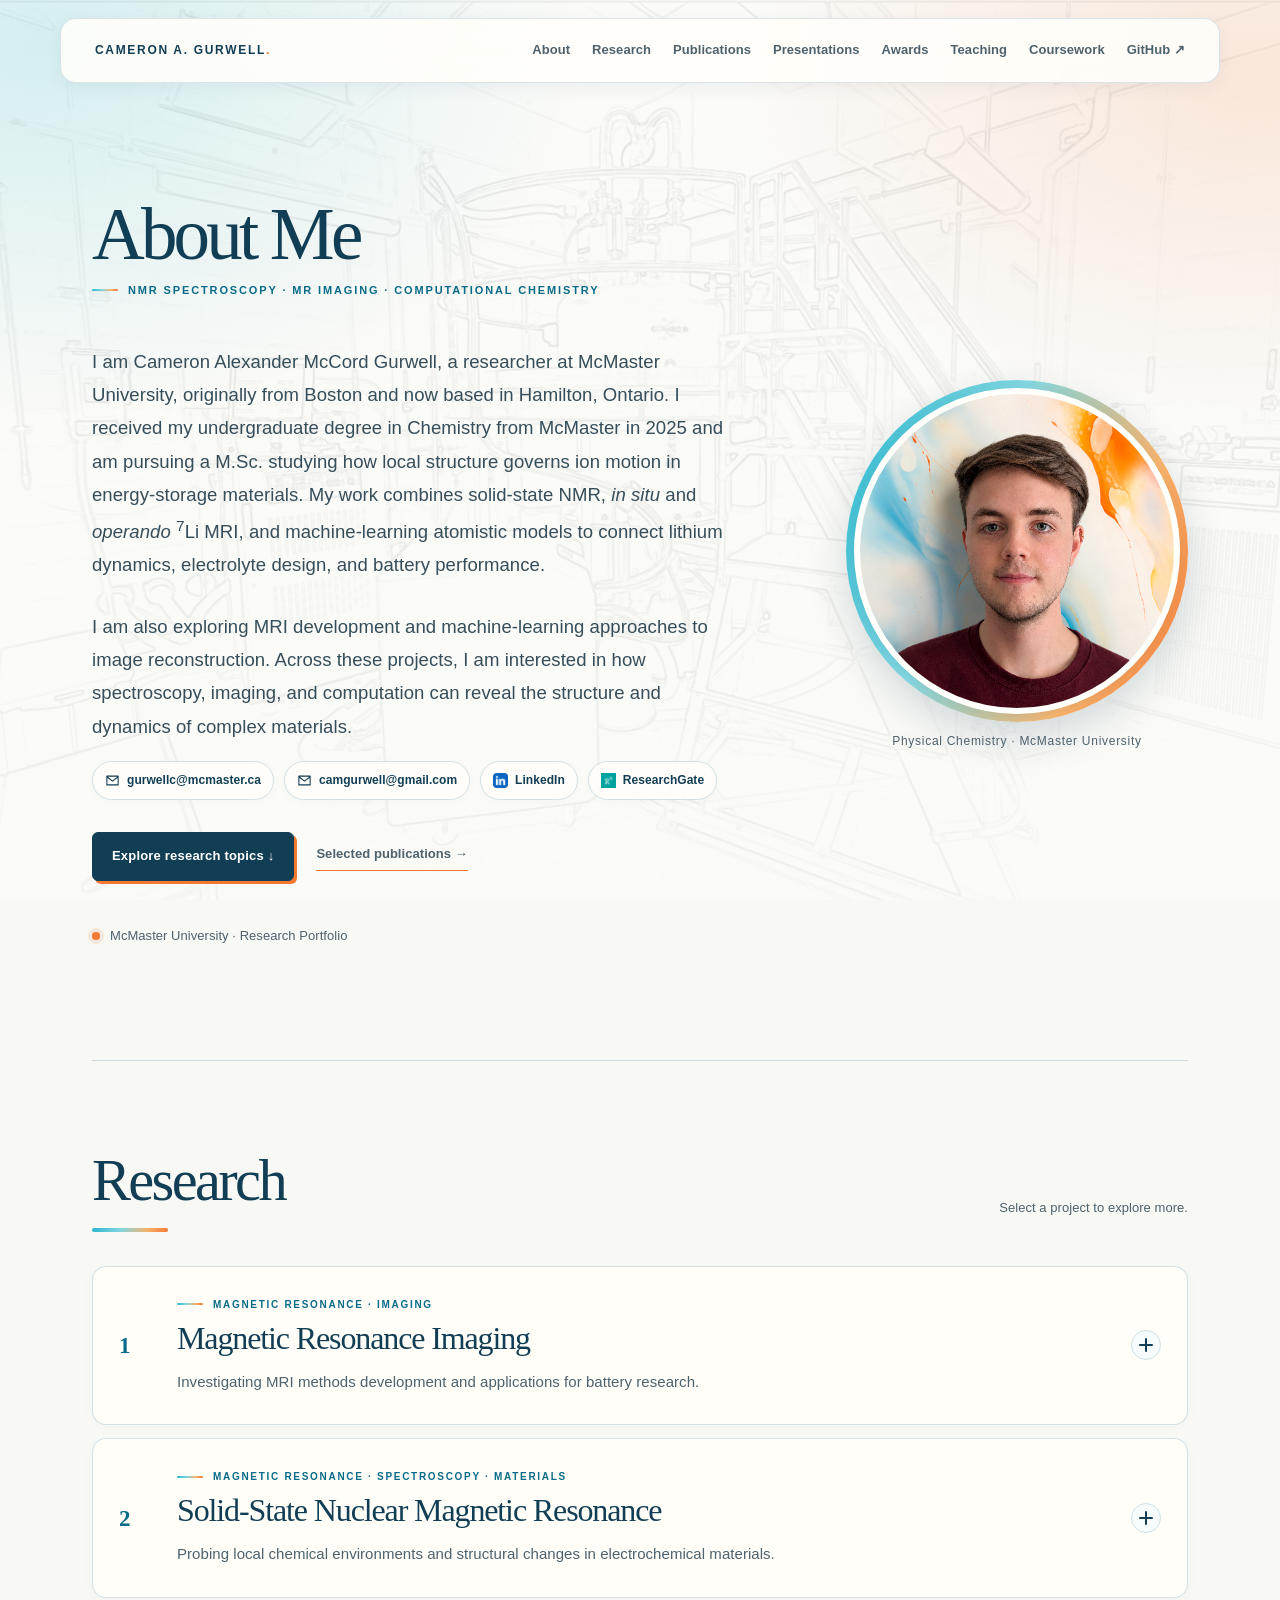
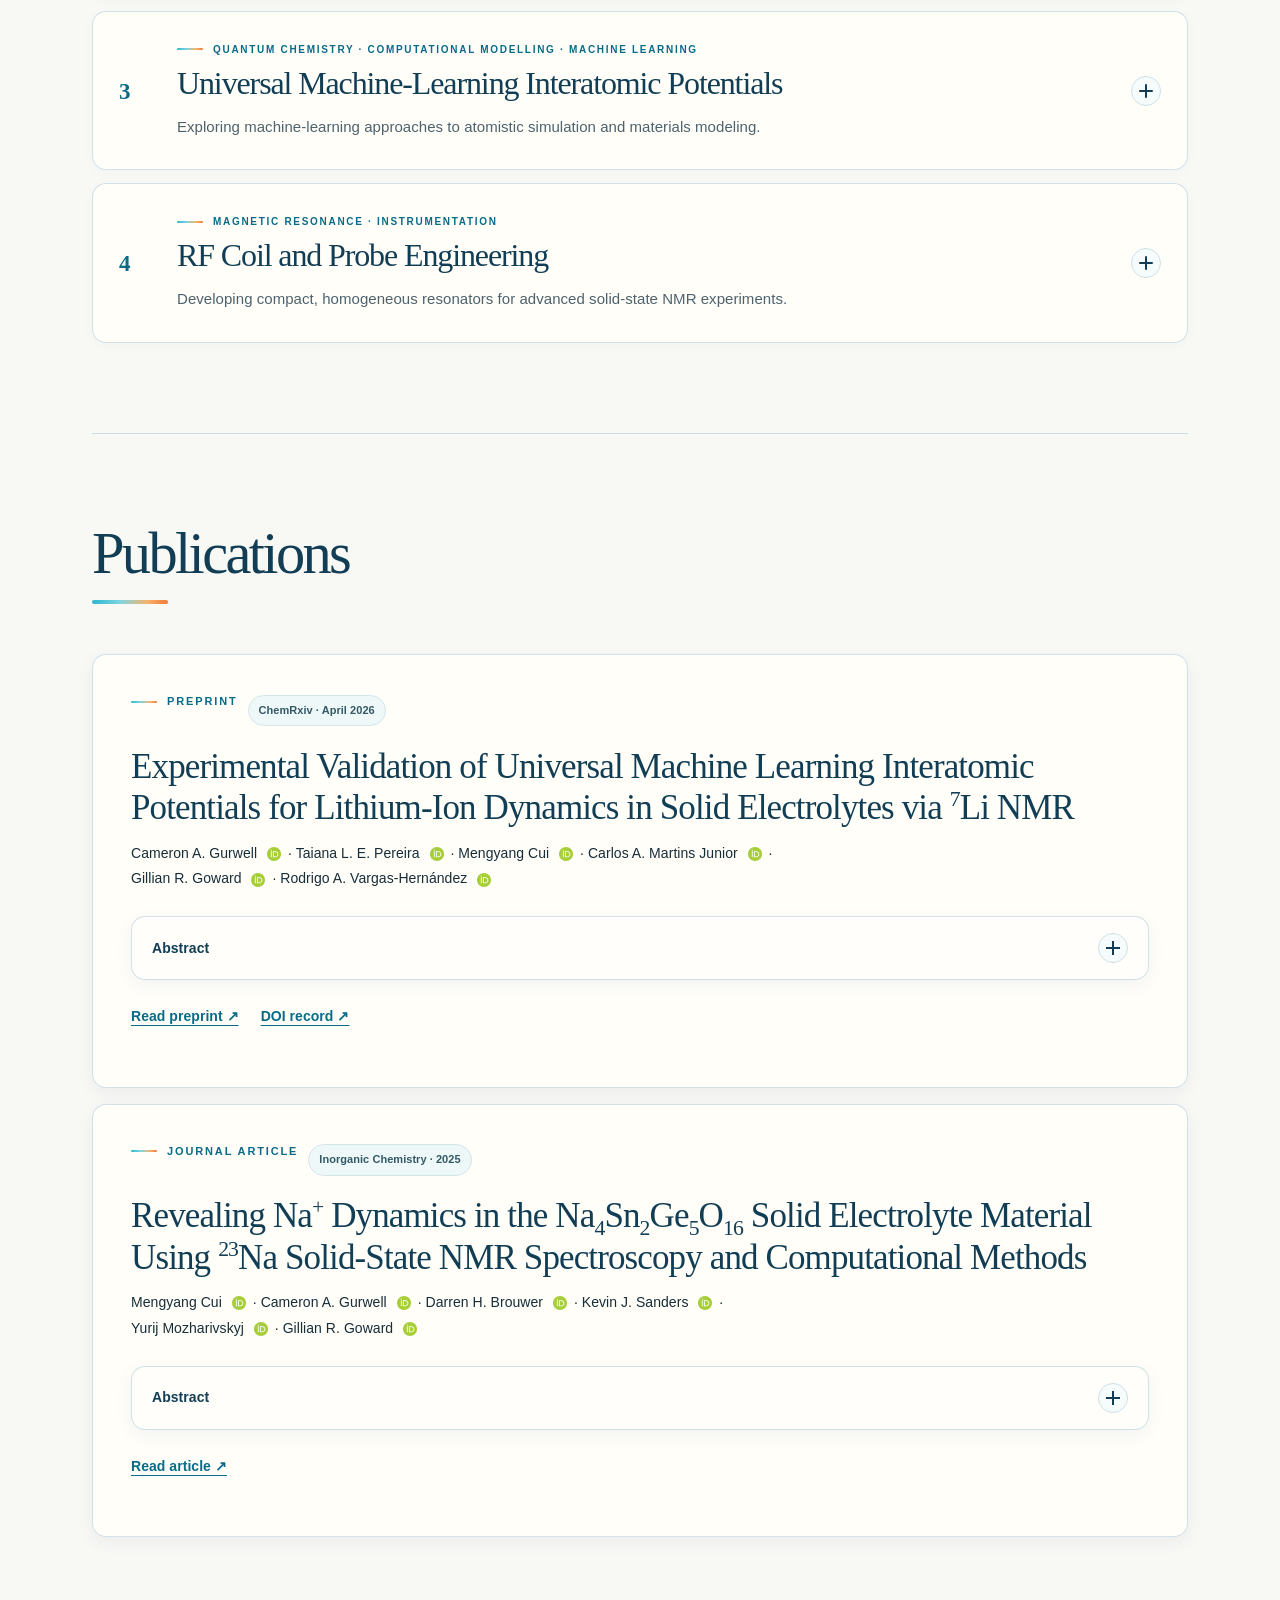
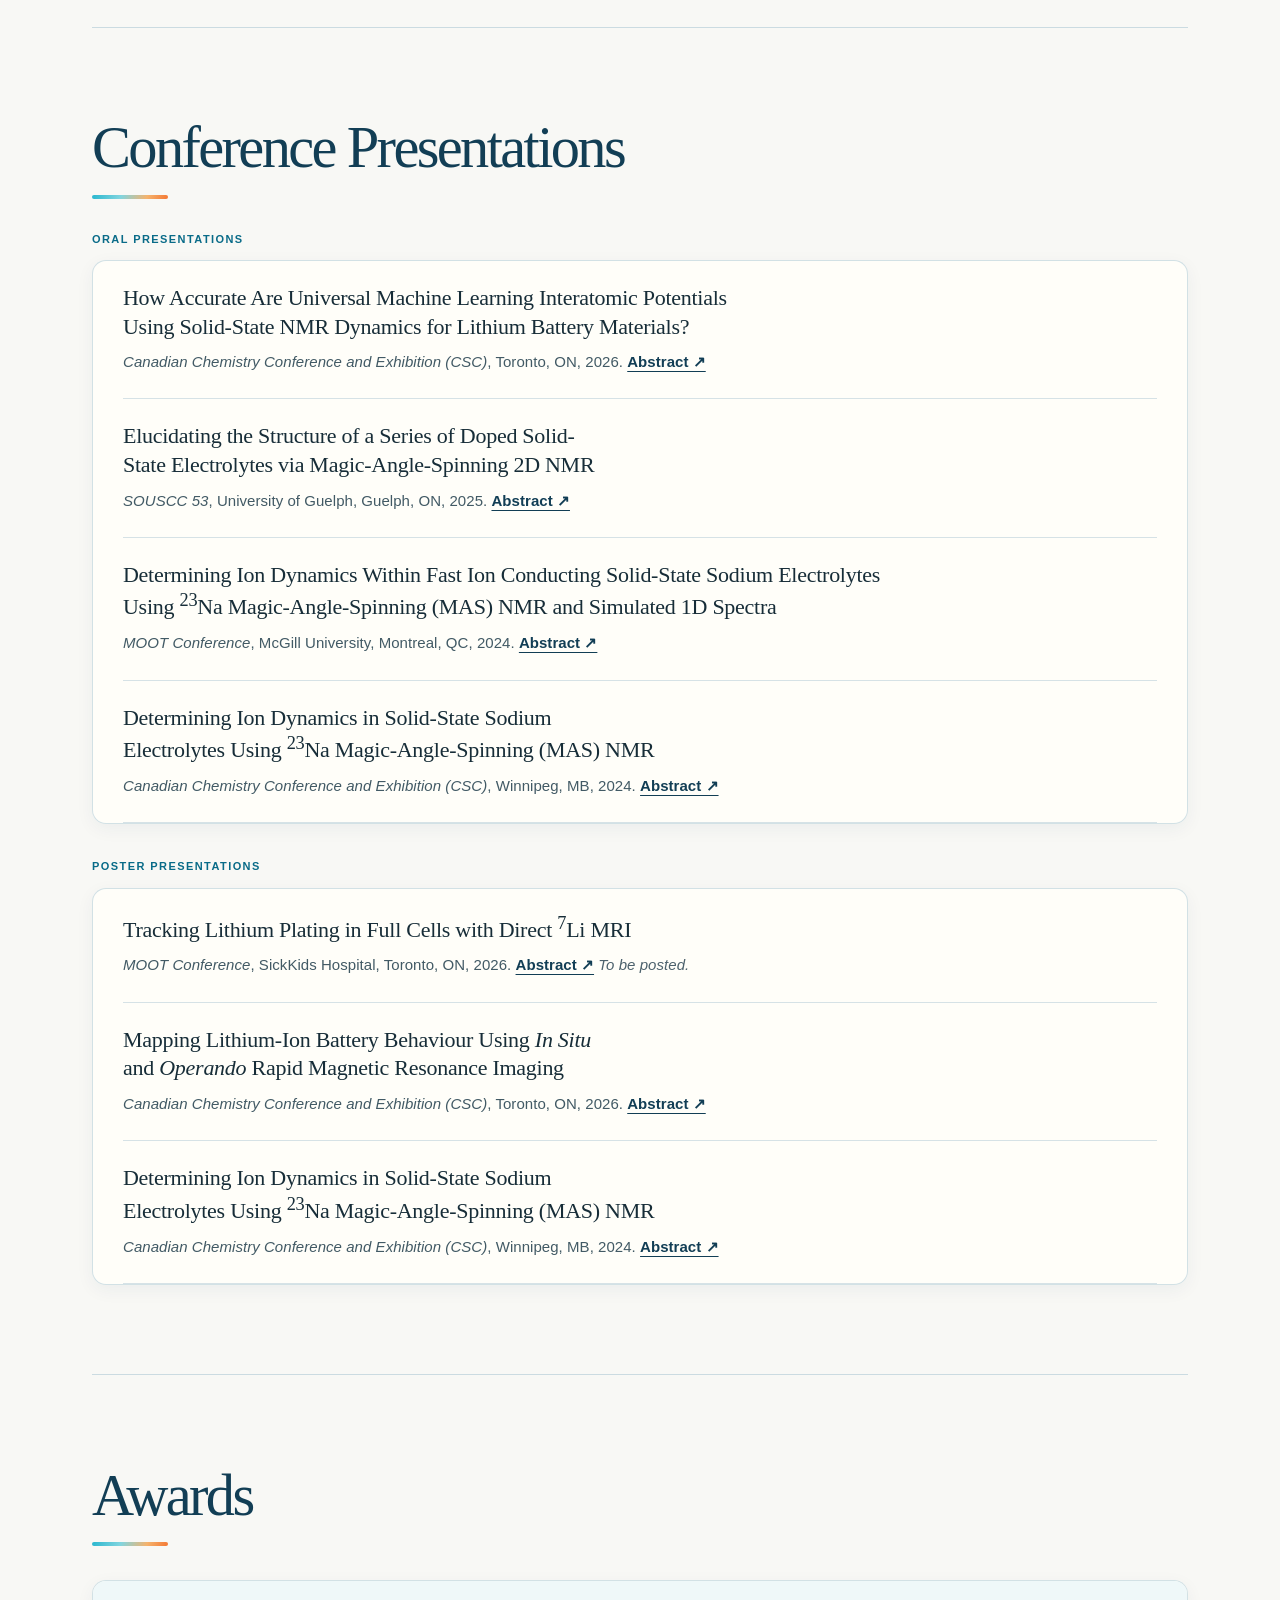
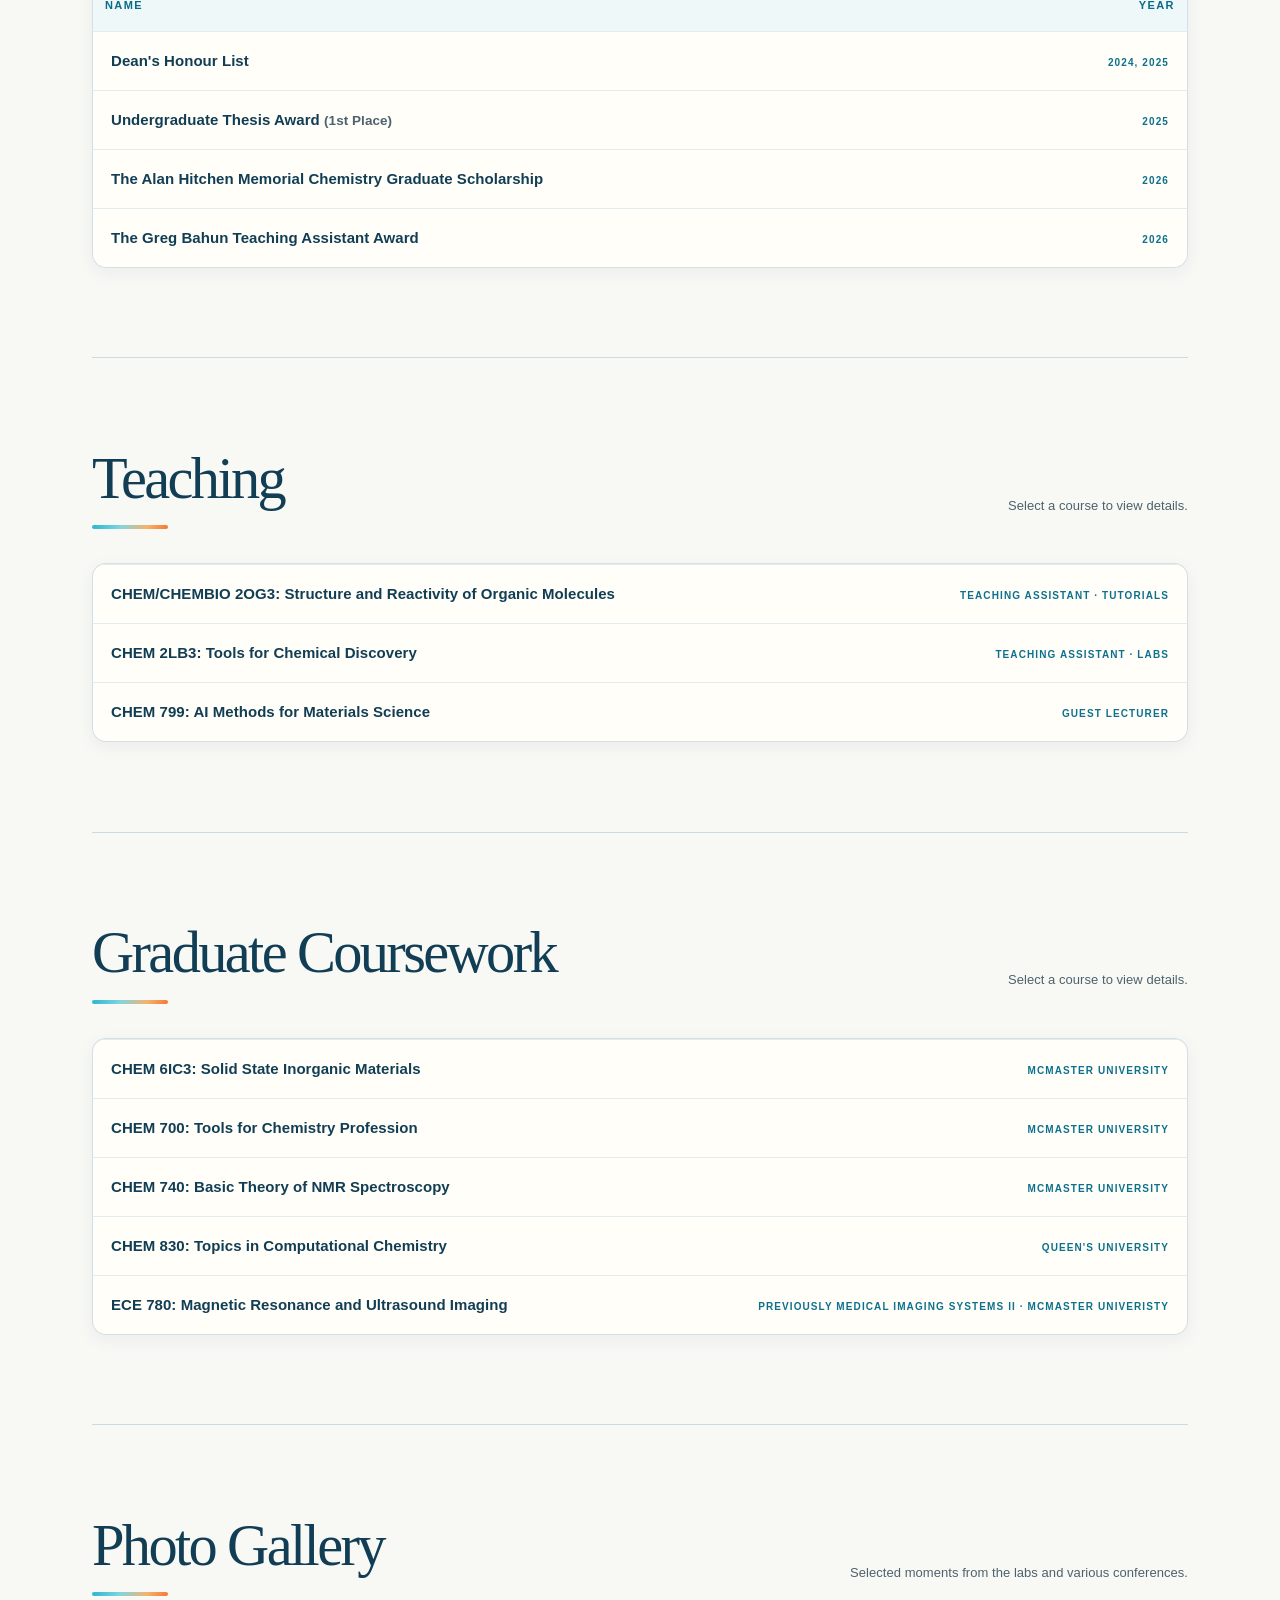
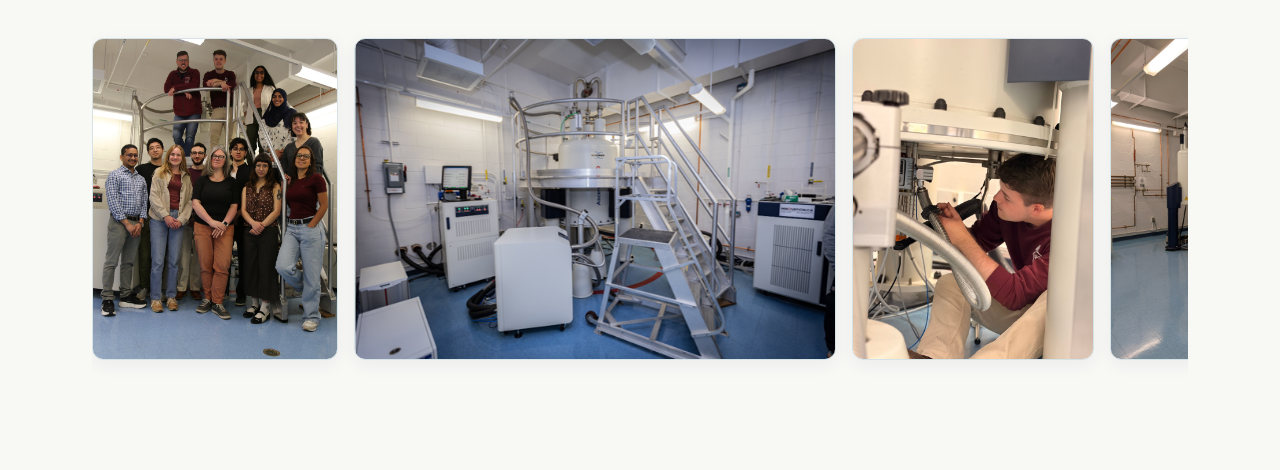
==== index.html @ e10d9271 "Fix grammar" ====
<!doctype html>
<html lang="en">
<head>
  <meta charset="utf-8">
  <meta name="viewport" content="width=device-width, initial-scale=1">
  <meta name="description" content="Cameron Alexander McCord Gurwell, a researcher at McMaster University. Research in solid-state NMR, battery spectroscopy, MRI, and universal machine-learning interatomic potentials.">
  <meta name="theme-color" content="#faf9f5">
  <title>Cameron A. Gurwell | Research</title>
  <link rel="stylesheet" href="assets/css/style.css?v=20261019-2">
</head>
<body>
  <header class="site-header">
    <a class="wordmark" href="#home">CAMERON A. GURWELL<span>.</span></a>
    <nav aria-label="Main navigation">
      <a href="#about">About</a>
      <a href="#research">Research</a>
      <a href="#publications">Publications</a>
      <a href="#presentations">Presentations</a>
      <a href="#awards">Awards</a>
      <a href="#teaching">Teaching</a>
      <a href="#coursework">Coursework</a>
      <a href="https://github.com/camgur" target="_blank" rel="noopener noreferrer">GitHub ↗</a>
    </nav>
  </header>

  <main id="home">
    <section class="hero">
      <div class="hero-content" id="about">
        <h1>About Me</h1>
        <p class="eyebrow">NMR Spectroscopy · MR Imaging · Computational Chemistry</p>
        <p class="hero-copy">
          I am Cameron Alexander McCord Gurwell, a researcher at McMaster
          University, originally from Boston and now based in Hamilton, Ontario.
          I received my undergraduate degree in Chemistry from McMaster in 2025
          and am pursuing a M.Sc. studying how local structure governs ion
          motion in energy-storage materials. My work combines solid-state NMR,
          <em>in situ</em> and <em>operando</em> <sup>7</sup>Li MRI, and machine-learning
          atomistic models to connect lithium dynamics, electrolyte design, and
          battery performance.
        </p>
        <p class="hero-copy">
          I am also exploring MRI development and machine-learning approaches
          to image reconstruction. Across these projects, I am interested in
          how spectroscopy, imaging, and computation can reveal the structure
          and dynamics of complex materials.
        </p>
        <div class="contact-actions" aria-label="Contact and professional links">
          <a class="contact-email" href="mailto:gurwellc@mcmaster.ca">
            <svg aria-hidden="true" viewBox="0 0 24 24"><path d="M3 5h18v14H3zM3 6l9 7 9-7" /></svg>
            <span>gurwellc@mcmaster.ca</span>
          </a>
          <a class="contact-email" href="mailto:camgurwell@gmail.com">
            <svg aria-hidden="true" viewBox="0 0 24 24"><path d="M3 5h18v14H3zM3 6l9 7 9-7" /></svg>
            <span>camgurwell@gmail.com</span>
          </a>
          <a class="icon-button" href="https://www.linkedin.com/in/cameron-gurwell-17a83b278/" target="_blank" rel="noopener noreferrer" aria-label="LinkedIn profile" title="LinkedIn profile">
            <img src="assets/linkedin.png" alt="">
            <span>LinkedIn</span>
          </a>
          <a class="icon-button" href="https://www.researchgate.net/profile/Cameron-Gurwell" target="_blank" rel="noopener noreferrer" aria-label="ResearchGate profile" title="ResearchGate profile">
            <img src="assets/researchgate.png" alt="">
            <span>ResearchGate</span>
          </a>
        </div>
        <div class="actions">
          <a class="button button-dark" href="#research">Explore research topics ↓</a>
          <a class="text-link" href="#publications">Selected publications →</a>
        </div>
        <div class="hero-note">
          <span class="status-dot"></span>
          <span>McMaster University · Research Portfolio</span>
        </div>
      </div>
      <figure class="hero-portrait">
        <img src="assets/id.png" alt="Picture of Cameron A. Gurwell">
        <figcaption>Physical Chemistry · McMaster University</figcaption>
      </figure>
    </section>

    <section class="section" id="research">
      <div class="section-heading">
        <div>
          <h2>Research</h2>
        </div>
        <p class="small-note">Select a project to explore more.</p>
      </div>

      <div class="project-list">

        <details class="project">
          <summary>
            <span class="project-index">1</span>
            <span class="project-heading">
              <span class="eyebrow">MAGNETIC RESONANCE · IMAGING</span>
              <span class="project-title">Magnetic Resonance Imaging</span>
              <span class="project-intro">
                Investigating MRI methods development and applications for battery research.
              </span>
            </span>
            <span class="expand-icon" aria-hidden="true">+</span>
          </summary>
          <div class="project-details">
            <div class="research-gallery mri-gallery">
              <figure class="research-figure">
                <img src="assets/figures/lithium-images.png" alt="MRI images showing lithium-containing phantoms and battery-relevant signal distributions">
                <figcaption>Spatially resolved lithium MRI measurements across phantom and imaging conditions.</figcaption>
              </figure>
              <figure class="research-figure">
                <img src="assets/figures/li-phantom.jpg" alt="Experimental lithium MRI phantom and resonator assembly">
                <figcaption>Experimental setup for direct lithium imaging.</figcaption>
              </figure>
            </div>
            <h3>Research overview</h3>
            <p>
              Magnetic resonance imaging provides spatial context for
              electrochemical processes that are difficult to observe inside
              working batteries. My MRI research focuses on non-destructive,
              <em>in situ</em> and <em>operando</em> methods for mapping lithium
              distribution, plating, transport, and structural evolution in
              intact cells.
            </p>
            <p>
              Two complementary directions guide this work: direct
              <sup>7</sup>Li MRI using selective excitation to enhance lithium-metal
              sensitivity, and rapid MRI using SPRITE, advanced sampling, and
              reconstruction strategies to improve temporal resolution. Because
              lithium metal has an extremely short transverse relaxation time
              (<em>T</em><sub>2</sub>), ultra-short echo time (UTE) sequence design
              is also important for capturing signal before it decays. Together,
              these approaches connect the spatial fidelity of MRI with the
              dynamic information needed to study lithium-ion batteries during
              operation.
            </p>
            <h3>Research themes</h3>
            <ul>
              <li>Direct <sup>7</sup>Li MRI of lithium metal and plating</li>
              <li>UTE sequences for short-<em>T</em><sub>2</sub> lithium-metal signal</li>
              <li>Rapid MRI for <em>in situ</em> and <em>operando</em> studies</li>
              <li>Sampling and reconstruction for dynamic battery imaging</li>
            </ul>
            <h3>Research direction</h3>
            <p>
              The direction of this work is to develop MRI methods that move
              from sensitive detection toward faster, more quantitative imaging
              of working batteries. By combining UTE and selective excitation
              with rapid acquisition, sampling, and reconstruction, the aim is
              to resolve lithium redistribution and interfacial evolution across
              useful spatial and temporal scales during operation.
            </p>
            <p class="small-note">
              Current work spans lithium-metal phantoms, foils, and functional
              cells, with an emphasis on improving sensitivity, spatial fidelity,
              and acquisition speed.
            </p>
          </div>
        </details>

        <details class="project">
          <summary>
            <span class="project-index">2</span>
            <span class="project-heading">
              <span class="eyebrow">MAGNETIC RESONANCE · SPECTROSCOPY · MATERIALS</span>
              <span class="project-title">Solid-State Nuclear Magnetic Resonance</span>
              <span class="project-intro">
                Probing local chemical environments and structural changes
                in electrochemical materials.
              </span>
            </span>
            <span class="expand-icon" aria-hidden="true">+</span>
          </summary>
          <div class="project-details">
            <div class="research-gallery">
              <figure class="research-figure research-figure-wide">
                <img src="assets/figures/sodium_pos_mod.png" alt="Sodium electrolyte structures and simulated NMR spectra">
                <figcaption>Structure, dynamics, and simulated spectra in sodium electrolytes.</figcaption>
              </figure>
              <div class="research-subgallery">
                <figure class="research-figure spectrum-figure">
                  <img src="assets/figures/19F_bab_s1_label.png" alt="Fluorine BABA two-dimensional NMR correlation spectrum for the first variant of a doped electrolyte">
                  <figcaption><sup>19</sup>F BABA spectrum, material variant 1.</figcaption>
                </figure>
                <figure class="research-figure spectrum-figure">
                  <img src="assets/figures/19F_bab_s2_label.png" alt="Fluorine BABA two-dimensional NMR correlation spectrum for the second variant of a doped electrolyte">
                  <figcaption><sup>19</sup>F BABA spectrum, material variant 2.</figcaption>
                </figure>
              </div>
            </div>
            <h3>Research overview</h3>
            <p>
              Solid-state nuclear magnetic resonance (ssNMR) provides a
              site-specific view of local structure, chemical environments,
              and ion motion in complex battery materials. In fast-conducting
              sodium electrolytes, multinuclear and variable-field
              <sup>23</sup>Na ssNMR can distinguish immobile sites from rapidly
              exchanging environments, combining relaxation measurements,
              3QMAS spectra, and simulated lineshapes to resolve the mechanisms
              of sodium transport.
            </p>
            <p>
              Related work on fluorine-doped lithium oxychlorides combines
              <sup>7</sup>Li and <sup>19</sup>F MAS NMR with 2D BABA correlation
              experiments and relaxometry. These measurements reveal how
              dopant environments influence local lithium mobility, providing
              structural information that complements diffraction and helps
              connect atomic-scale disorder with ionic conductivity. Temperature-dependent 
              T<sub>1</sub> measurements can be analyzed through
              Arrhenius behavior to estimate activation energies for local ion
              motion. Where relevant, pulsed-field-gradient (PFG) NMR provides
              a complementary measure of translational self-diffusion through
              gradient-dependent signal attenuation and diffusion coefficients.
              Together, these approaches use spectroscopy and computation to
              understand how local environments govern transport in solid
              electrolytes.
            </p>
            <h3>Research themes</h3>
            <ul>
              <li>Multinuclear MAS and 2D correlation NMR</li>
              <li>Temperature-dependent <em>T</em><sub>1</sub> and activation energies</li>
              <li>PFG NMR and translational self-diffusion</li>
              <li>Simulation-guided links between structure and conductivity</li>
            </ul>
            <h3>Research direction</h3>
            <p>
              The broader goal is to connect local chemistry with transport
              across multiple length scales. In battery systems, ssNMR and MRI
              provide complementary views: ssNMR resolves local environments,
              exchange, and mobility, while MRI maps lithium distribution and
              interfacial microstructure within intact cells. Together, they
              can relate spatially resolved changes under electrochemical or
              mechanical conditions to the underlying ion-transport mechanisms.
            </p>
            <p class="small-note">
              Applications span fast sodium conductors and doped lithium
              oxychloride electrolytes, as well as spatially resolved studies
              of working lithium-metal cells.
            </p>
          </div>
        </details>

        <details class="project">
          <summary>
            <span class="project-index">3</span>
            <span class="project-heading">
              <span class="eyebrow">QUANTUM CHEMISTRY · COMPUTATIONAL MODELLING · MACHINE LEARNING</span>
              <span class="project-title">Universal Machine-Learning Interatomic Potentials</span>
              <span class="project-intro">
                Exploring machine-learning approaches to atomistic
                simulation and materials modeling.
              </span>
            </span>
            <span class="expand-icon" aria-hidden="true">+</span>
          </summary>
          <div class="project-details">
            <figure class="research-figure">
              <img src="assets/figures/uMLIPs-structures.png" alt="Structures of lithium-based solid electrolytes and cathode materials used in uMLIP benchmarking">
              <figcaption>Representative lithium materials used for universal potential benchmarking.</figcaption>
            </figure>
            <h3>Research overview</h3>
            <p>
              Universal machine-learning interatomic potentials (uMLIPs) offer
              a scalable route to screen solid-state electrolytes for safer,
              higher-energy-density batteries. This work benchmarks eighteen
              models from the CHGNet, M3GNet, MACE, and ORB families across
              fifteen lithium-based compounds, including ordered and disordered
              electrolytes and cathodes.
            </p>
            <p>
              The central comparison uses lithium-ion diffusion data from
              molecular dynamics and experimental <sup>7</sup>Li pulsed-field-gradient 
              NMR (PFG-NMR). Temperature-dependent diffusion
              coefficients are fitted with the Arrhenius equation to compare
              activation energies, while structural, energetic, and lower-cost
              diffusion properties are evaluated as practical screening criteria.
            </p>
            <div class="project-links">
              <a href="https://chemrxiv.org/doi/full/10.26434/chemrxiv.15002480/v1"
                 target="_blank" rel="noopener noreferrer">
                Read the ChemRxiv preprint ↗
              </a>
            </div>

            <h3>Research themes</h3>
            <ul>
              <li>uMLIP benchmarking for solid-state lithium materials</li>
              <li>Arrhenius activation energies from MD and PFG-NMR diffusion</li>
              <li>Low-cost structural, energetic, and diffusion screening</li>
            </ul>
            <h3>Research direction</h3>
            <p>
              The broader goal is to determine when inexpensive computational
              proxies can reliably identify materials for more demanding
              diffusion studies. MACE- and ORB-based models show strong overall
              performance, and a Pearson coefficient of 0.69 between mean
              absolute errors in diffusion-related properties supports a useful
              link between screening and high-cost transport calculations. The
              remaining system dependence highlights the need for careful model
              validation before uMLIPs are used in automated discovery pipelines.
            </p>
            <p class="small-note">
              The preprint provides the full model comparison, datasets,
              benchmarks, and analysis.
            </p>
          </div>
        </details>

        <details class="project">
          <summary>
            <span class="project-index">4</span>
            <span class="project-heading">
              <span class="eyebrow">MAGNETIC RESONANCE · INSTRUMENTATION</span>
              <span class="project-title">RF Coil and Probe Engineering</span>
              <span class="project-intro">
                Developing compact, homogeneous resonators for advanced
                solid-state NMR experiments.
              </span>
            </span>
            <span class="expand-icon" aria-hidden="true">+</span>
          </summary>
          <div class="project-details">
            <div class="research-gallery probe-gallery">
              <figure class="research-figure">
                <img src="assets/figures/probe-design.jpg" alt="Custom solid-state NMR probe and resonator design">
                <figcaption>Custom resonator geometry for solid-state NMR.</figcaption>
              </figure>
              <figure class="research-figure">
                <img src="assets/figures/probe-setup.jpg" alt="Solid-state NMR probe installed for experimental testing">
                <figcaption>Probe assembly prepared for experimental characterization.</figcaption>
              </figure>
              <figure class="research-figure">
                <img src="assets/figures/fieldmapping.png" alt="Experimental RF-field map showing resonator homogeneity">
                <figcaption>Experimental field mapping used to calibrate homogeneity.</figcaption>
              </figure>
              <figure class="research-figure">
                <img src="assets/figures/field-sim.png" alt="Simulated RF magnetic field distribution across a resonator">
                <figcaption>Calculated RF-field distribution across the sensitive region.</figcaption>
              </figure>
            </div>
            <h3>Research overview</h3>
            <p>
              RF probe engineering translates spectrometer capabilities into
              reliable measurements at the sample. Building on resonator
              designs from our group and collaborators, this work focuses on the
              practical design of compact probes for solid-state NMR and MRI, with
              particular attention to resonator form factor, double-resonance
              operation, and experimental access around electrochemical samples.
            </p>
            <div class="project-links">
              <a href="https://doi.org/10.1016/j.mrl.2023.01.002"
                 target="_blank" rel="noopener noreferrer">Background paper 1 ↗</a>
              <a href="https://doi.org/10.1016/j.carbon.2021.12.082"
                 target="_blank" rel="noopener noreferrer">Background paper 2 ↗</a>
            </div>
            <h3>Research themes</h3>
            <ul>
              <li>Resonator form factor and sample access</li>
              <li>Double-resonance coil and probe capabilities</li>
              <li>RF-field calculations, mapping, and homogeneity</li>
            </ul>
            <h3>Research direction</h3>
            <p>
              The design process combines electromagnetic field calculations
              with experimental field mapping to identify and correct sources
              of inhomogeneity. The aim is to build probes that balance compact
              geometry, multi-frequency performance, and a uniform sensitive
              volume for demanding ssNMR and MRI studies.
            </p>
            <p class="small-note">
              The cited papers provide background for the resonator-design
              context; the form-factor, double-resonance, and homogeneity
              improvements define the current contribution.
            </p>
          </div>
        </details>
      </div>
    </section>

    <section class="section publication-section" id="publications">
      <div class="section-heading">
        <div>
          <h2>Publications</h2>
        </div>
      </div>

      <article class="publication">
        <div class="publication-meta">
          <span class="eyebrow">JOURNAL ARTICLE</span>
          <span class="pill">Inorganic Chemistry · 2025</span>
        </div>
        <h3>Revealing Na<sup>+</sup> Dynamics in the Na<sub>4</sub>Sn<sub>2</sub>Ge<sub>5</sub>O<sub>16</sub> Solid Electrolyte Material Using <sup>23</sup>Na Solid-State NMR Spectroscopy and Computational Methods</h3>
        <p class="author-list">
          <span class="author-with-orcid">Mengyang Cui <a class="orcid-button" href="https://orcid.org/0000-0002-7357-9784" target="_blank" rel="noopener noreferrer" aria-label="Mengyang Cui ORCID"><img src="assets/orcid.svg" alt=""><span>ORCID</span></a></span> ·
          <span class="author-with-orcid">Cameron A. Gurwell <a class="orcid-button" href="https://orcid.org/0009-0008-3187-3855" target="_blank" rel="noopener noreferrer" aria-label="Cameron A. Gurwell ORCID"><img src="assets/orcid.svg" alt=""><span>ORCID</span></a></span> ·
          <span class="author-with-orcid">Darren H. Brouwer <a class="orcid-button" href="https://orcid.org/0000-0003-4169-4478" target="_blank" rel="noopener noreferrer" aria-label="Darren H. Brouwer ORCID"><img src="assets/orcid.svg" alt=""><span>ORCID</span></a></span> ·
          <span class="author-with-orcid">Kevin J. Sanders <a class="orcid-button" href="https://orcid.org/0000-0001-7240-4918" target="_blank" rel="noopener noreferrer" aria-label="Kevin J. Sanders ORCID"><img src="assets/orcid.svg" alt=""><span>ORCID</span></a></span> ·
          <span class="author-with-orcid">Yurij Mozharivskyj <a class="orcid-button" href="https://orcid.org/0000-0003-4498-5545" target="_blank" rel="noopener noreferrer" aria-label="Yurij Mozharivskyj ORCID"><img src="assets/orcid.svg" alt=""><span>ORCID</span></a></span> ·
          <span class="author-with-orcid">Gillian R. Goward <a class="orcid-button" href="https://orcid.org/0000-0002-7489-3329" target="_blank" rel="noopener noreferrer" aria-label="Gillian R. Goward ORCID"><img src="assets/orcid.svg" alt=""><span>ORCID</span></a></span>
        </p>
        <details class="abstract-details">
          <summary>Abstract</summary>
          <figure class="toc-figure">
            <img src="assets/figures/sodium-toc.jpeg" alt="Table of contents graphic showing sodium NMR spectra and the Na4Sn2Ge5O16 structure">
            <figcaption>Sodium NMR and structural dynamics in the solid electrolyte.</figcaption>
          </figure>
          <p>
            Na<sub>4</sub>Sn<sub>2</sub>Ge<sub>5</sub>O<sub>16</sub> is a novel Na<sup>+</sup> conductor that can be utilized in the next generation of all-solid-state Na<sup>+</sup> batteries (ASSNIBs). <sup>23</sup>Na ssNMR experiments were carried out on the Na<sub>4</sub>Sn<sub>2</sub>Ge<sub>5</sub>O<sub>16</sub> phase to investigate the Na<sup>+</sup> dynamics for the three unique crystallographic Na sites under multiple field strengths (20, 11.7, and 7 T). However, completely resolving the fast exchange Na2 and Na3 pair (4c sites) in the <sup>23</sup>Na NMR spectra (Na2–3 resonance) was nontrivial under the available experimental conditions. The subsequent relaxation study supports that the Na2–3 peaks are dynamically mediated, in contrast to immobile Na1 peaks. To further understand the dynamic effects on the <sup>23</sup>Na NMR spectra, 1D and 2D 3QMAS <sup>23</sup>Na spectra under various magnetic field strengths were analyzed to establish possible ranges of “averaged” quadrupolar parameter values for the two sites. With the assistance of density functional theory (DFT)-based CASTEP calculations, simulated lineshapes of the Na1 site (8d) are established, which exhibit excellent agreement with the experimentally determined ones. Subsequently, the EXchange Program for RElaxing Spin Systems (EXPRESS) script was employed to simulate the Na2–3 peaks under dynamic conditions, with a final estimated exchange rate of 2 × 10<sup>5</sup> Hz. This work paves the way for future studies of Na<sup>+</sup> transport at the molecular level in fast-conducting Na-based solid electrolytes (SEs).
          </p>
        </details>
        <div class="project-links">
          <a href="https://doi.org/10.1021/acs.inorgchem.5c02381"
             target="_blank" rel="noopener noreferrer">Read article ↗</a>
        </div>
      </article>

      <article class="publication">
        <div class="publication-meta">
          <span class="eyebrow">PREPRINT</span>
          <span class="pill">ChemRxiv · April 2026</span>
        </div>
        <h3>Experimental Validation of Universal Machine Learning Interatomic Potentials for Lithium-Ion Dynamics in Solid Electrolytes via <sup>7</sup>Li NMR</h3>
        <p class="author-list">
          <span class="author-with-orcid">Cameron A. Gurwell <a class="orcid-button" href="https://orcid.org/0009-0008-3187-3855" target="_blank" rel="noopener noreferrer" aria-label="Cameron A. Gurwell ORCID"><img src="assets/orcid.svg" alt=""><span>ORCID</span></a></span> ·
          <span class="author-with-orcid">Taiana L. E. Pereira <a class="orcid-button" href="https://orcid.org/0000-0001-6116-7152" target="_blank" rel="noopener noreferrer" aria-label="Taiana L. E. Pereira ORCID"><img src="assets/orcid.svg" alt=""><span>ORCID</span></a></span> ·
          <span class="author-with-orcid">Mengyang Cui <a class="orcid-button" href="https://orcid.org/0000-0002-7357-9784" target="_blank" rel="noopener noreferrer" aria-label="Mengyang Cui ORCID"><img src="assets/orcid.svg" alt=""><span>ORCID</span></a></span> ·
          <span class="author-with-orcid">Carlos A. Martins Junior <a class="orcid-button" href="https://orcid.org/0000-0001-6800-8533" target="_blank" rel="noopener noreferrer" aria-label="Carlos A. Martins Junior ORCID"><img src="assets/orcid.svg" alt=""><span>ORCID</span></a></span> ·
          <span class="author-with-orcid">Gillian R. Goward <a class="orcid-button" href="https://orcid.org/0000-0002-7489-3329" target="_blank" rel="noopener noreferrer" aria-label="Gillian R. Goward ORCID"><img src="assets/orcid.svg" alt=""><span>ORCID</span></a></span> ·
          <span class="author-with-orcid">Rodrigo A. Vargas-Hernández <a class="orcid-button" href="https://orcid.org/0000-0002-5559-6521" target="_blank" rel="noopener noreferrer" aria-label="Rodrigo A. Vargas-Hernández ORCID"><img src="assets/orcid.svg" alt=""><span>ORCID</span></a></span>
        </p>
        <details class="abstract-details">
          <summary>Abstract</summary>
          <figure class="toc-figure">
            <img src="assets/figures/uMLIPs-toc.png" alt="Table of contents graphic showing a solid electrolyte structure and machine-learning energy plots">
            <figcaption>Machine-learning potentials benchmarked against lithium-ion dynamics.</figcaption>
          </figure>
          <p>
            A significant step toward electrification is the adoption of more sustainable energy storage technologies such as batteries. Safer alternatives to conventional solution-state lithium-ion batteries (LIBs) are solid-state batteries, which employ solid-state electrolytes (SSEs). These SSEs can exhibit lithium conductivities comparable to those of liquid electrolytes but are often discovered through experimental trial and error. Computational pipelines powered by universal machine-learning interatomic potentials (uMLIPs) offer a cheaper and scalable route to screen large datasets of candidate SSEs. This recent class of models enables rapid materials exploration compared to traditional quantum chemistry methods and ab initio molecular dynamics (AIMD). In this work, we assess the current capabilities of uMLIPs for solid-state lithium battery applications by systematically benchmarking their predictions against experimental solid-state nuclear magnetic resonance (ssNMR) diffusion data and density functional theory (DFT) calculations. We considered twelve different Li-based compounds, five ordered electrolytes, three disordered electrolytes, and four cathodes. This study includes eighteen different uMLIPs categorized into four main families, CHGNet, M3GNet, MACE, and ORB. Our results demonstrate that model performance is strongly dependent on both the underlying architecture and the chemical system under investigation. MACE- and ORB-based models consistently achieve higher accuracy across structural, energetic, and diffusion-related properties. However, the reliability of lithium diffusion predictions remains system-dependent, highlighting current limitations in the transferability of uMLIPs for complex materials. These findings provide a critical assessment of the readiness of uMLIPs for integration into computational pipelines aimed at accelerating the discovery of next-generation solid-state battery materials.
          </p>
        </details>
        <div class="project-links">
          <a href="https://chemrxiv.org/doi/full/10.26434/chemrxiv.15002480/v1"
             target="_blank" rel="noopener noreferrer">Read preprint ↗</a>
          <a href="https://doi.org/10.26434/chemrxiv.15002480/v1"
             target="_blank" rel="noopener noreferrer">DOI record ↗</a>
        </div>
      </article>
    </section>

    <section class="section presentations-section" id="presentations">
      <div class="section-heading">
        <div>
          <h2>Conference Presentations</h2>
        </div>
      </div>

      <div class="presentation-group">
        <h3>Oral Presentations</h3>
        <div class="presentation-list">
          <article class="presentation-item">
            <h4>How Accurate Are Universal Machine Learning Interatomic Potentials Using Solid-State NMR Dynamics for Lithium Battery Materials?</h4>
            <p><em>Canadian Chemistry Conference and Exhibition (CSC)</em>, Toronto, ON, 2026. <a href="https://www.xcdsystem.com/cic/program/1GHc9M3/index.cfm?pgid=3216&amp;sid=31341&amp;abid=124387" target="_blank" rel="noopener noreferrer">Abstract ↗</a></p>
          </article>

          <article class="presentation-item">
            <h4>Elucidating the Structure of a Series of Doped Solid-State Electrolytes via Magic-Angle-Spinning 2D NMR</h4>
            <p><em>SOUSCC 53</em>, University of Guelph, Guelph, ON, 2025. <a href="https://event.fourwaves.com/souscc53/abstracts/bcc12b00-242c-4d45-9f41-3dc3e1876ea7" target="_blank" rel="noopener noreferrer">Abstract ↗</a></p>
          </article>

          <article class="presentation-item">
            <h4>Determining Ion Dynamics Within Fast Ion Conducting Solid-State Sodium Electrolytes Using <sup>23</sup>Na Magic-Angle-Spinning (MAS) NMR and Simulated 1D Spectra</h4>
            <p><em>MOOT Conference</em>, McGill University, Montreal, QC, 2024. <a href="https://nmrx.ca/MOOT_programs/MOOT35.pdf" target="_blank" rel="noopener noreferrer">Abstract ↗</a></p>
          </article>

          <article class="presentation-item">
            <h4>Determining Ion Dynamics in Solid-State Sodium Electrolytes Using <sup>23</sup>Na Magic-Angle-Spinning (MAS) NMR</h4>
            <p><em>Canadian Chemistry Conference and Exhibition (CSC)</em>, Winnipeg, MB, 2024. <a href="https://www.xcdsystem.com/cic/program/Y6mO10p/index.cfm?pgid=2959&amp;sid=28595" target="_blank" rel="noopener noreferrer">Abstract ↗</a></p>
          </article>
        </div>
      </div>

      <div class="presentation-group">
        <h3>Poster Presentations</h3>
        <div class="presentation-list">
          <article class="presentation-item">
            <h4>Tracking Lithium Plating in Full Cells with Direct <sup>7</sup>Li MRI</h4>
            <p><em>MOOT Conference</em>, SickKids Hospital, Toronto, ON, 2026. <a href="https://nmrx.ca/MOOT_programs/MOOT37.pdf" target="_blank" rel="noopener noreferrer">Abstract ↗</a> <span class="presentation-status">To be posted.</span></p>
          </article>

          <article class="presentation-item">
            <h4>Mapping Lithium-Ion Battery Behaviour Using <em>In Situ</em> and <em>Operando</em> Rapid Magnetic Resonance Imaging</h4>
            <p><em>Canadian Chemistry Conference and Exhibition (CSC)</em>, Toronto, ON, 2026. <a href="https://www.xcdsystem.com/cic/program/Y6mO10p/index.cfm?pgid=2959&amp;sid=28369&amp;abid=106833" target="_blank" rel="noopener noreferrer">Abstract ↗</a></p>
          </article>

          <article class="presentation-item">
            <h4>Determining Ion Dynamics in Solid-State Sodium Electrolytes Using <sup>23</sup>Na Magic-Angle-Spinning (MAS) NMR</h4>
            <p><em>Canadian Chemistry Conference and Exhibition (CSC)</em>, Winnipeg, MB, 2024. <a href="https://www.xcdsystem.com/cic/program/Y6mO10p/index.cfm?pgid=2959&amp;sid=28369&amp;abid=106833" target="_blank" rel="noopener noreferrer">Abstract ↗</a></p>
          </article>
        </div>
      </div>
    </section>

    <section class="section profile-section" id="awards">
      <div class="section-heading">
        <div>
          <h2>Awards</h2>
        </div>
      </div>

      <div class="award-list">
        <div class="award-header" aria-hidden="true">
          <span>Name</span>
          <span>Year</span>
        </div>
        <article class="award-item">
          <h3>Dean's Honour List</h3>
          <p>2024, 2025</p>
        </article>
        <article class="award-item">
          <h3>Undergraduate Thesis Award <span>(1st Place)</span></h3>
          <p>2025</p>
        </article>
        <article class="award-item">
          <h3>The Alan Hitchen Memorial Chemistry Graduate Scholarship</h3>
          <p>2026</p>
        </article>
        <article class="award-item">
          <h3>The Greg Bahun Teaching Assistant Award</h3>
          <p>2026</p>
        </article>
      </div>
    </section>

    <section class="section profile-section" id="teaching">
      <div class="section-heading">
        <div>
          <h2>Teaching</h2>
        </div>
          <p class="small-note">Select a course to view details.</p>
      </div>

      <div class="table-list">
        <article class="table-item">
          <h3><a href="https://academiccalendars.romcmaster.ca/preview_course_nopop.php?catoid=58&amp;coid=292981" target="_blank" rel="noopener noreferrer">CHEM/CHEMBIO 2OG3: Structure and Reactivity of Organic Molecules</a></h3>
          <p>Teaching Assistant · Tutorials</p>
        </article>
        <article class="table-item">
          <h3><a href="https://academiccalendars.romcmaster.ca/preview_course_nopop.php?catoid=58&amp;coid=291195" target="_blank" rel="noopener noreferrer">CHEM 2LB3: Tools for Chemical Discovery</a></h3>
          <p>Teaching Assistant · Labs</p>
        </article>
        <article class="table-item">
          <h3><a href="https://chemai-lab.github.io/AI4Chem/" target="_blank" rel="noopener noreferrer">CHEM 799: AI Methods for Materials Science</a></h3>
          <p>Guest Lecturer</p>
        </article>
      </div>
    </section>

    <section class="section profile-section" id="coursework">
      <div class="section-heading">
        <div>
          <h2>Graduate Coursework</h2>
        </div>
          <p class="small-note">Select a course to view details.</p>
      </div>

      <div class="table-list">
        <article class="table-item">
          <h3><a href="https://academiccalendars.romcmaster.ca/preview_course_nopop.php?catoid=48&coid=243636" target="_blank" rel="noopener noreferrer">CHEM 6IC3: Solid State Inorganic Materials</a></h3>
          <p>McMaster University</p>
        </article>
        <article class="table-item">
          <h3><a href="https://academiccalendars.romcmaster.ca/preview_course_nopop.php?catoid=64&coid=317535" target="_blank" rel="noopener noreferrer">CHEM 700: Tools for Chemistry Profession</a></h3>
          <p>McMaster University</p>
        </article>
        <article class="table-item">
          <h3><a href="https://academiccalendars.romcmaster.ca/preview_course_nopop.php?catoid=48&coid=243633" target="_blank" rel="noopener noreferrer">CHEM 740: Basic Theory of NMR Spectroscopy</a></h3>
          <p>McMaster University</p>
        </article>
        <article class="table-item">
          <h3><a href="https://www.chem.queensu.ca/graduate/graduate-courses#:~:text=CHEM%20830%3A%20Topics%20in%20Computational%20Chemistry" target="_blank" rel="noopener noreferrer">CHEM 830: Topics in Computational Chemistry</a></h3>
          <p>Queen's University</p>
        </article>
        <article class="table-item">
          <h3><a href="https://academiccalendars.romcmaster.ca/preview_course_nopop.php?catoid=48&coid=243974" target="_blank" rel="noopener noreferrer">ECE 780: Magnetic Resonance and Ultrasound Imaging</a></h3>
          <p>Previously Medical Imaging Systems II · McMaster Univeristy</p>
        </article>
      </div>
    </section>

    <section class="section photo-gallery-section" id="photo-gallery">
      <div class="section-heading">
        <div>
          <h2>Photo Gallery</h2>
        </div>
        <p class="small-note">Selected moments from the labs and various conferences.</p>
      </div>

      <div class="photo-gallery" aria-label="Photo gallery">
        <figure>
          <img src="assets/photo-gallery/goward-group-magnet.jpg" alt="The Goward group with an NMR magnet">
        </figure>
        <figure>
          <img src="assets/photo-gallery/magnet-850.png" alt="The 850 MHz NMR magnet">
        </figure>
        <figure>
          <img src="assets/photo-gallery/magnet-850-maintaining.jpg" alt="Maintaining the 850 MHz NMR magnet">
        </figure>
        <figure>
          <img src="assets/photo-gallery/magnet-300.jpg" alt="The 300 MHz NMR magnet">
        </figure>
        <figure>
          <img src="assets/photo-gallery/magnet-300-maintaining.jpg" alt="Maintaining the 300 MHz NMR magnet">
        </figure>
        <figure>
          <img src="assets/photo-gallery/csc-2026-toronto.jpg" alt="Cameron at the 2026 Canadian Chemistry Conference in Toronto">
        </figure>
        <figure>
          <img src="assets/photo-gallery/csc-2026.jpg" alt="Group photo from the 2026 Canadian Chemistry Conference">
        </figure>
        <figure>
          <img src="assets/photo-gallery/csc-2026-talk.jpg" alt="Cameron presenting at the 2026 Canadian Chemistry Conference">
        </figure>
        <figure>
          <img src="assets/photo-gallery/goward-group-2025.jpg" alt="The Goward group in 2025">
        </figure>
        <figure>
          <img src="assets/photo-gallery/graduation-2025.jpg" alt="Cameron at his 2025 graduation">
        </figure>
        <figure>
          <img src="assets/photo-gallery/graduation-2025-goward.jpg" alt="Cameron with the Goward group at graduation in 2025">
        </figure>
        <figure>
          <img src="assets/photo-gallery/thesis-2025.jpg" alt="Cameron with his undergraduate thesis award in 2025">
        </figure>
        <figure>
          <img src="assets/photo-gallery/may-2025.jpg" alt="Cameron in May 2025">
        </figure>
        <figure>
          <img src="assets/photo-gallery/vargas-hernandez-winter-2025.jpg" alt="Cameron with the Vargas-Hernandez group during winter 2025">
        </figure>
        <figure>
          <img src="assets/photo-gallery/vargas-hernandez-2025.jpg" alt="Cameron with the Vargas-Hernandez group in 2025">
        </figure>
        <figure>
          <img src="assets/photo-gallery/goward-group-summer-2025.jpg" alt="The Goward group during summer 2025">
        </figure>
        <figure>
          <img src="assets/photo-gallery/goward-group-2024.jpg" alt="The Goward group in 2024">
        </figure>
        <figure>
          <img src="assets/photo-gallery/winnipeg-csc-2024.jpg" alt="Cameron at the 2024 Canadian Chemistry Conference in Winnipeg">
        </figure>
        <figure>
          <img src="assets/photo-gallery/winnipeg-csc-poster-2024.jpg" alt="Cameron presenting a poster at the 2024 Canadian Chemistry Conference">
        </figure>
        <figure>
          <img src="assets/photo-gallery/winnipeg-csc-lunch-2024.jpg" alt="Lunch with colleagues at the 2024 Canadian Chemistry Conference">
        </figure>
        <figure>
          <img src="assets/photo-gallery/goward-group-2023.jpg" alt="The Goward group in 2023">
        </figure>
        <figure>
          <img src="assets/photo-gallery/goward-group-dec-2023.jpg" alt="The Goward group in December 2023">
        </figure>
        <figure>
          <img src="assets/photo-gallery/goward-group-summer-2023.jpg" alt="The Goward group during summer 2023">
        </figure>
      </div>
    </section>
  </main>

  <button class="back-to-top" type="button" aria-label="Return to top" title="Return to top">↑</button>

  <script>
    document.querySelectorAll(".research-figure img, .toc-figure img, .hero-portrait img, .photo-gallery img").forEach((image) => {
      image.setAttribute("tabindex", "0");

      const openViewer = () => {
        const scrollPosition = window.scrollY;
        const dialog = document.createElement("dialog");
        const enlargedImage = document.createElement("img");
        const closeButton = document.createElement("button");
        const navigation = document.createElement("div");
        const backButton = document.createElement("button");
        const forwardButton = document.createElement("button");
        const gallery = image.closest(".research-gallery, .photo-gallery");
        const galleryImages = gallery
          ? Array.from(gallery.querySelectorAll("img"))
          : [image];
        let currentIndex = galleryImages.indexOf(image);

        dialog.className = "image-viewer";
        dialog.style.position = "absolute";
        dialog.style.top = `${scrollPosition + 24}px`;
        dialog.style.left = "0";
        dialog.style.margin = "0";
        dialog.setAttribute("aria-label", "Enlarged image viewer");
        dialog.tabIndex = -1;
        enlargedImage.alt = image.alt;
        closeButton.className = "image-viewer-close";
        closeButton.type = "button";
        closeButton.setAttribute("aria-label", "Close enlarged image");
        closeButton.textContent = "×";
        navigation.className = "image-viewer-nav";
        backButton.type = "button";
        backButton.setAttribute("aria-label", "Previous image");
        backButton.textContent = "←";
        forwardButton.type = "button";
        forwardButton.setAttribute("aria-label", "Next image");
        forwardButton.textContent = "→";
        navigation.hidden = galleryImages.length < 2;
        navigation.append(backButton, forwardButton);
        dialog.append(closeButton, navigation, enlargedImage);
        document.body.append(dialog);

        const centerViewer = () => {
          dialog.style.left = `${Math.max(16, (window.innerWidth - dialog.offsetWidth) / 2)}px`;
        };
        enlargedImage.addEventListener("load", centerViewer);

        const updateViewer = () => {
          const selectedImage = galleryImages[currentIndex];
          enlargedImage.src = selectedImage.currentSrc || selectedImage.src;
          enlargedImage.alt = selectedImage.alt;
          centerViewer();
          backButton.disabled = currentIndex === 0;
          forwardButton.disabled = currentIndex === galleryImages.length - 1;
          backButton.hidden = currentIndex === 0;
          forwardButton.hidden = currentIndex === galleryImages.length - 1;
        };

        backButton.addEventListener("click", () => {
          if (currentIndex > 0) {
            currentIndex -= 1;
            updateViewer();
          }
        });
        forwardButton.addEventListener("click", () => {
          if (currentIndex < galleryImages.length - 1) {
            currentIndex += 1;
            updateViewer();
          }
        });
        dialog.addEventListener("close", () => {
          dialog.remove();
          window.scrollTo(0, scrollPosition);
        }, { once: true });
        dialog.addEventListener("click", (event) => {
          if (event.target === dialog) dialog.close();
        });
        dialog.addEventListener("keydown", (event) => {
          if (event.key === "ArrowLeft") backButton.click();
          if (event.key === "ArrowRight") forwardButton.click();
        });
        closeButton.addEventListener("click", () => dialog.close());
        updateViewer();
        dialog.showModal();
        centerViewer();
        dialog.focus({ preventScroll: true });
        window.scrollTo(0, scrollPosition);
      };

      image.addEventListener("click", openViewer);
      image.addEventListener("keydown", (event) => {
        if (event.key === "Enter" || event.key === " ") {
          event.preventDefault();
          openViewer();
        }
      });
    });

    const backToTop = document.querySelector(".back-to-top");
    const updateBackToTop = () => {
      backToTop.classList.toggle("is-visible", window.scrollY > 500);
    };

    window.addEventListener("scroll", updateBackToTop, { passive: true });
    backToTop.addEventListener("click", () => window.scrollTo({ top: 0, behavior: "smooth" }));
    updateBackToTop();
  </script>

</body>
</html>
---- assets/css/style.css ----
:root {
  --ink: #172d38;
  --muted: #4d626d;
  --paper: #f8f8f5;
  --line: #d6e2e6;
  --deep: #123e55;
  --accent: #f47732;
  --accent-soft: #ffd2b0;
  --blue-soft: #e9f6f8;
  --bright: #fffefa;
  --link: #096b88;
  --portrait-blue: #28b8cf;
  --portrait-orange: #f47732;
  --cyan: #bcebf0;
  --sky: #78d1e0;
  --serif: "Iowan Old Style", "Palatino Linotype", "Book Antiqua", Georgia, serif;
  --sans: Inter, "Aptos", "Segoe UI", sans-serif;
}
* { box-sizing: border-box; }
html {
  scroll-behavior: smooth;
  scroll-padding-top: 25px;
}
body {
  margin: 0;
  color: var(--ink);
  background-color: var(--paper);
  background-image: linear-gradient(rgba(246, 243, 238, .94), rgba(246, 243, 238, .97)), url("../background.png");
  background-position: center top;
  background-size: cover;
  background-attachment: fixed;
  font: 16px/1.7 var(--sans);
  -webkit-font-smoothing: antialiased;
}
a {
  color: inherit;
  text-underline-offset: 3px;
}
::selection {
  color: var(--bright);
  background: var(--deep);
}
a:focus-visible, summary:focus-visible {
  outline: 3px solid var(--accent);
  outline-offset: 4px;
}
.site-header {
  max-width: 1160px;
  margin: auto;
  padding: 27px 28px;
  display: flex;
  justify-content: space-between;
  align-items: center;
  gap: 24px;
  background: rgba(255, 253, 249, .88);
  border-bottom: 1px solid rgba(203, 216, 223, .9);
  box-shadow: 0 8px 28px rgba(23, 59, 89, .035);
}
.wordmark {
  font-size: 13px;
  font-weight: 800;
  letter-spacing: .1em;
  text-decoration: none;
  white-space: nowrap;
}
.wordmark span { color: var(--accent); }
nav {
  display: flex;
  flex-wrap: wrap;
  gap: 22px;
}
nav a, .text-link {
  font-size: 14px;
  text-decoration: none;
}
nav a { color: var(--muted); }
nav a:hover, nav a:focus-visible { color: var(--link); }
main {
  max-width: 1160px;
  margin: auto;
  padding: 0 28px;
}
h1, h2, h3 {
  line-height: 1.15;
}
h3, h4, button, input, table {
  font-family: var(--sans);
}
h1, h2 {
  font-family: var(--serif);
  font-weight: 400;
  letter-spacing: -.035em;
}
h1 {
  font-size: clamp(42px, 5.4vw, 62px);
}
.eyebrow {
  color: var(--link);
  font-size: 11px;
  font-weight: 800;
  letter-spacing: .16em;
  text-transform: uppercase;
}
.hero .eyebrow,
.hero-copy,
.hero-note {
  text-shadow: none;
}
.hero {
  min-height: 580px;
  padding: 88px 0 92px;
  display: grid;
  grid-template-columns: minmax(0, 1fr) minmax(260px, 360px);
  align-items: start;
  gap: clamp(42px, 7vw, 96px);
}
.hero-content {
  max-width: 650px;
}
.sr-only {
  position: absolute;
  width: 1px;
  height: 1px;
  padding: 0;
  margin: -1px;
  overflow: hidden;
  clip: rect(0, 0, 0, 0);
  white-space: nowrap;
  border: 0;
}
.hero-portrait {
  width: min(100%, 330px);
  justify-self: end;
  margin: clamp(42px, 5vw, 52px) 0 0;
  padding: 0 0 14px;
  background: transparent;
}

.hero-portrait img {
  display: block;
  width: 100%;
  aspect-ratio: 1;
  object-fit: cover;
  object-position: center 40%;
  border: 5px solid var(--bright);
  border-radius: 50%;
  /* The rings are attached to the image itself, so they cannot drift or disappear. */
  box-shadow:
    0 0 0 3px var(--portrait-blue),
    0 0 0 5px var(--paper),
    0 0 0 6px var(--portrait-orange),
    0 14px 32px rgba(23, 59, 89, .18);
  filter: saturate(.96) contrast(1.02);
  transition: box-shadow .22s ease, filter .22s ease;
}

.hero-portrait img:hover {
  filter: saturate(1.02) contrast(1.03);
  box-shadow:
    0 0 0 3px var(--portrait-blue),
    0 0 0 5px var(--paper),
    0 0 0 7px var(--portrait-orange),
    0 18px 38px rgba(23, 59, 89, .22);
}

.hero-portrait figcaption {
  padding-top: 15px;
  color: var(--muted);
  font-size: 12px;
  line-height: 1.5;
  text-align: center;
  letter-spacing: .045em;
}
.hero-copy {
  max-width: 670px;
  margin: clamp(20px, 3vw, 32px) 0;
  color: var(--muted);
  font-size: 19px;
  line-height: 1.68;
  text-align: left;
}
.actions {
  display: flex;
  align-items: center;
  flex-wrap: wrap;
  gap: 24px;
  margin-top: 30px;
}
.button {
  display: inline-block;
  padding: 12px 18px;
  border-radius: 3px;
  font-size: 14px;
  font-weight: 650;
  text-decoration: none;
  text-shadow: none;
  transition: opacity .2s;
}
.button-dark {
  color: white;
  background: var(--deep);
  border: 1px solid var(--deep);
  border-radius: 4px;
  box-shadow: 3px 3px 0 var(--accent);
  transition: transform .2s ease, box-shadow .2s ease, background .2s ease;
}

.button-dark:hover {
  opacity: 1;
  transform: translate(-1px, -1px);
  box-shadow: 4px 4px 0 var(--accent);
  background: var(--link);
}
.button:hover { opacity: .9; }
.button:focus-visible,
.text-link:focus-visible,
.project-links a:focus-visible,
.publication a:focus-visible,
.presentation-item a:focus-visible,
.site-footer a:focus-visible {
  outline: 2px solid var(--accent);
  outline-offset: 4px;
}
.button,
.contact-email,
.icon-button,
.back-to-top {
  -webkit-tap-highlight-color: transparent;
}
.text-link {
  border-bottom: 1px solid var(--accent);
  padding-bottom: 3px;
}
.hero-note {
  display: flex;
  align-items: center;
  gap: 9px;
  margin-top: 52px;
  color: var(--muted);
  font-size: 13px;
}
.contact-actions {
  display: flex;
  flex-wrap: wrap;
  align-items: center;
  gap: 9px;
  margin-top: 18px;
}
.contact-email,
.icon-button {
  display: inline-flex;
  align-items: center;
  gap: 7px;
  min-height: 34px;
  border: 1px solid var(--line);
  border-radius: 999px;
  color: var(--deep);
  background: rgba(255, 253, 249, .76);
  font-size: 12px;
  text-decoration: none;
  transition: background .2s, border-color .2s, color .2s;
}
.contact-email { padding: 7px 10px; }
.icon-button { padding: 7px 10px; }
.contact-email svg,
.icon-button img {
  width: 15px;
  height: 15px;
  display: block;
  object-fit: cover;
}
.contact-email svg {
  fill: none;
  stroke: currentColor;
  stroke-linecap: round;
  stroke-linejoin: round;
  stroke-width: 1.7;
}
.contact-email:hover,
.contact-email:focus-visible,
.icon-button:hover,
.icon-button:focus-visible {
  border-color: var(--link);
  color: var(--link);
  background: var(--bright);
}
.status-dot {
  width: 7px;
  height: 7px;
  border-radius: 50%;
  background: var(--accent);
}
.section {
  padding: 82px 0 90px;
  border-top: 1px solid rgba(203, 216, 223, .9);
}
.project,
.publication,
.presentation-list,
.award-list,
.coursework-table-wrap,
.table-list {
  box-shadow: 0 8px 28px rgba(23, 59, 89, .035);
}
.section-heading {
  display: flex;
  justify-content: space-between;
  align-items: end;
  gap: 20px;
  margin-bottom: 30px;
}
h2 {
  margin: 0;
  color: var(--deep);
  font-size: clamp(42px, 5.8vw, 64px);
  letter-spacing: -.045em;
}
.small-note {
  color: var(--muted);
  font-size: 13px;
}
/* Expandable projects */
.project-list {
  border-top: 1px solid var(--line);
}
.project {
  background: rgba(255, 253, 249, .78);
  border-bottom: 1px solid var(--line);
  transition: background .2s ease, box-shadow .2s ease;
}
.project summary {
  display: grid;
  grid-template-columns: 42px minmax(0, 1fr) 28px;
  gap: 18px;
  align-items: start;
  padding: 30px 12px;
  cursor: pointer;
  list-style: none;
  transition: background .2s, padding-left .2s;
}
.project summary:hover { background: rgba(229, 238, 244, .72); }

.project[open] {
  background: rgba(255, 253, 249, .96);
  box-shadow: 0 10px 30px rgba(23, 59, 89, .06);
}
.project summary::-webkit-details-marker {
  display: none;
}
.project summary:hover .project-title {
  color: var(--link);
}
.project-index {
  padding-top: 2px;
  color: var(--link);
  font: 20px var(--serif);
}
.project-heading {
  display: flex;
  flex-direction: column;
  gap: 8px;
}
.project-heading .eyebrow { margin: 0; }
.project-title {
  font: 34px/1.2 var(--serif);
  letter-spacing: -.025em;
  transition: color .2s;
}
.project-intro {
  max-width: 650px;
  color: var(--muted);
  font-size: 17px;
  text-align: left;
}
.expand-icon {
  display: grid;
  place-items: center;
  width: 27px;
  height: 27px;
  background: var(--bright);
  border: 1px solid var(--line);
  border-radius: 50%;
  font-size: 19px;
  line-height: 1;
  transition: transform .2s, background .2s;
}
.project[open] .expand-icon {
  transform: rotate(45deg);
  background: var(--accent);
  border-color: var(--accent);
}
.project-details {
  max-width: 760px;
  margin-left: 60px;
  padding: 0 22px 30px 0;
  animation: reveal .18s ease-out;
}
.project-details h3 {
  margin: 22px 0 8px;
  font: 23px var(--serif);
}
.project-details p, .project-details li {
  color: var(--muted);
  font-size: 17px;
  text-align: left;
}
.project-details li { padding: 3px 0; }
.project-links {
  display: flex;
  flex-wrap: wrap;
  gap: 18px;
  margin: 20px 0;
}
.project-links a {
  color: var(--deep);
  font-size: 17px;
  font-weight: 650;
  text-underline-offset: 4px;
}
/* Publications */
.publication {
  max-width: none;
  padding: 32px 24px;
  background: rgba(255, 253, 249, .78);
  background-clip: border-box;
  border-top: 1px solid var(--line);
  border-bottom: 1px solid var(--line);
}
.publication-section {
  display: flex;
  flex-direction: column;
}
.publication-section article.publication:first-of-type { order: 2; }
.publication-section article.publication:nth-of-type(2) { order: 1; }
.publication-meta {
  display: flex;
  flex-wrap: wrap;
  align-items: center;
  gap: 12px;
}
.pill {
  padding: 4px 10px;
  border: 1px solid var(--line);
  border-radius: 30px;
  color: var(--muted);
  background: rgba(229, 238, 244, .5);
  font-size: 11px;
}
.publication h3 {
  margin: 17px 0 10px;
  font: 35px/1.25 var(--serif);
}
.publication sup,
.publication sub {
  font-size: .62em;
  line-height: 0;
}
.publication > p {
  max-width: 700px;
  color: var(--muted);
  font-size: 17px;
}
.publication .author-list {
  max-width: 820px;
  margin: 0 0 12px;
  color: var(--ink);
  font-size: 17px;
  line-height: 1.8;
}
.author-with-orcid { white-space: nowrap; }
.author-list a {
  color: var(--link);
  font-size: 12px;
  text-underline-offset: 3px;
  white-space: nowrap;
}
.orcid-button {
  display: inline-flex;
  align-items: center;
  justify-content: center;
  margin-left: 3px;
  width: 20px;
  height: 20px;
  padding: 2px;
  border: 1px solid var(--accent-soft);
  border-radius: 3px;
  background: rgba(228, 123, 53, .08);
  text-decoration: none;
  vertical-align: middle;
}
.orcid-button img {
  width: 14px;
  height: 14px;
  display: block;
}
.orcid-button span { display: none; }
.orcid-button:hover,
.orcid-button:focus-visible {
  border-color: var(--accent);
  background: rgba(228, 123, 53, .16);
}
.toc-figure {
  max-width: 620px;
  margin: 26px auto;
}
.toc-figure img {
  display: block;
  width: 100%;
  height: auto;
  border: 1px solid var(--line);
}
.toc-placeholder {
  min-height: 150px;
  display: grid;
  place-content: center;
  gap: 7px;
  border: 1px dashed var(--link);
  background: linear-gradient(135deg, rgba(229, 238, 244, .9), rgba(242, 213, 192, .45));
  color: var(--deep);
  font-size: 13px;
  font-weight: 800;
  letter-spacing: .14em;
  text-align: center;
}
.toc-placeholder span {
  color: var(--muted);
  font-size: 11px;
  font-weight: 400;
  letter-spacing: .04em;
}
.toc-figure figcaption {
  padding-top: 7px;
  color: var(--muted);
  font-size: 12px;
  text-align: center;
}
.abstract-details {
  max-width: none;
  margin: 24px 0;
  border-top: 1px solid var(--line);
  border-bottom: 1px solid var(--line);
}
.abstract-details summary {
  padding: 13px 0;
  color: var(--deep);
  cursor: pointer;
  font-size: 14px;
  font-weight: 700;
  list-style: none;
}
.abstract-details summary::-webkit-details-marker { display: none; }
.abstract-details summary::after {
  content: "+";
  float: right;
  color: var(--accent);
  font-size: 18px;
  font-weight: 400;
  line-height: 1;
}
.abstract-details[open] summary::after { content: "−"; }
.abstract-details p {
  max-width: none;
  padding: 0 0 18px;
  color: var(--muted);
  font-size: 19px;
  text-align: left;
}
.presentation-group + .presentation-group {
  margin-top: 42px;
}
.presentation-group > h3 {
  margin: 0 0 14px;
  color: var(--link);
  font: 800 11px/1.2 var(--sans);
  letter-spacing: .16em;
  text-transform: uppercase;
}
.presentation-list {
  background: rgba(255, 253, 249, .62);
  border-top: 1px solid var(--line);
}
.presentation-item {
  padding: 24px 0;
  border-bottom: 1px solid var(--line);
}
.presentation-item h4 {
  max-width: 820px;
  margin: 0 0 8px;
  color: var(--ink);
  font: 23px/1.3 var(--serif);
  font-weight: 400;
}
.presentation-item p {
  max-width: 820px;
  margin: 0;
  color: var(--muted);
  font-size: 17px;
}
.presentation-item a {
  color: var(--deep);
  font-weight: 650;
  text-underline-offset: 4px;
  white-space: nowrap;
}
.presentation-status {
  color: var(--muted);
  font-style: italic;
}
.award-list {
  max-width: 820px;
  background: rgba(255, 253, 249, .62);
}
.award-header {
  display: grid;
  grid-template-columns: minmax(0, 1fr) auto;
  gap: 24px;
  padding: 15px 12px;
  border-top: 1px solid var(--line);
  color: var(--link);
  font-size: 11px;
  font-weight: 800;
  letter-spacing: .16em;
  text-transform: uppercase;
}
.award-header span:last-child {
  text-align: right;
}
.award-item {
  display: grid;
  grid-template-columns: minmax(0, 1fr) auto;
  align-items: baseline;
  gap: 24px;
  padding: 15px 12px;
  border-top: 1px solid var(--line);
}
.award-item h3 {
  margin: 0;
  color: var(--deep);
  font: 650 16px/1.5 var(--sans);
}
.award-item h3 span {
  color: var(--muted);
  font-size: .9em;
}
.award-item p {
  margin: 0;
  color: var(--link);
  font-size: 11px;
  font-weight: 800;
  letter-spacing: .16em;
  text-align: right;
  text-transform: uppercase;
  white-space: nowrap;
}
.table-list {
  max-width: 820px;
  background: rgba(255, 253, 249, .62);
}
.table-item {
  display: grid;
  grid-template-columns: minmax(0, 1fr) auto;
  align-items: baseline;
  gap: 24px;
  padding: 15px 12px;
  border-top: 1px solid var(--line);
}
.table-item h3 {
  margin: 0;
  color: var(--deep);
  font: 650 16px/1.5 var(--sans);
}
.table-item h3 a {
  text-decoration: none;
}
.table-item h3 a:hover,
.table-item h3 a:focus-visible {
  color: var(--link);
}
.table-item p {
  margin: 0;
  color: var(--link);
  font-size: 11px;
  font-weight: 800;
  letter-spacing: .16em;
  text-align: right;
  text-transform: uppercase;
  white-space: nowrap;
}
.coursework-table-wrap {
  max-width: 820px;
  background: rgba(255, 253, 249, .62);
  overflow-x: auto;
}
.coursework-table {
  width: 100%;
  min-width: 520px;
  border-collapse: collapse;
  font-size: 17px;
}
.coursework-table th,
.coursework-table td {
  padding: 15px 12px;
  border-top: 1px solid var(--line);
  text-align: left;
}
.coursework-table thead th {
  color: var(--link);
  font-size: 11px;
  font-weight: 800;
  letter-spacing: .16em;
  text-transform: uppercase;
}
.coursework-table tbody th {
  color: var(--deep);
  font-weight: 650;
  white-space: nowrap;
}
.coursework-table tbody td {
  color: var(--muted);
}
.coursework-table th:last-child,
.coursework-table td:last-child {
  text-align: right;
  white-space: nowrap;
}
/* About and footer */
.research-gallery {
  display: grid;
  grid-template-columns: repeat(2, minmax(0, 1fr));
  gap: 18px;
  margin-bottom: 28px;
  align-items: start;
}
.research-gallery .research-figure {
  margin: 0;
}
.research-figure-wide,
.research-subgallery {
  grid-column: 1 / -1;
}
.research-subgallery {
  display: grid;
  grid-template-columns: repeat(2, minmax(0, 1fr));
  gap: 18px;
}
.research-gallery .spectrum-figure {
  padding: 10px 10px 0;
  background: #fff;
}
.research-figure {
  margin: 0 0 28px;
  overflow: hidden;
  border: 1px solid var(--line);
  border-radius: 8px;
  background: var(--bright);
  box-shadow: 0 8px 24px rgba(23, 59, 89, .055);
}
.research-figure img {
  display: block;
  width: 100%;
  height: auto;
  cursor: zoom-in;
}
.toc-figure img,
.hero-portrait img {
  cursor: zoom-in;
}
.mri-gallery .research-figure,
.probe-gallery .research-figure {
  display: flex;
  flex-direction: column;
}
.mri-gallery .research-figure {
  height: 310px;
}
.mri-gallery .research-figure img {
  height: 240px;
  object-fit: contain;
}
.probe-gallery .research-figure img {
  height: 220px;
  object-fit: contain;
}
.research-figure figcaption {
  padding: 9px 13px 11px;
  color: var(--muted);
  font-size: 11px;
  letter-spacing: .02em;
  text-align: center;
}
.photo-gallery-section {
  padding-bottom: 80px;
}
.photo-gallery {
  display: grid;
  grid-auto-flow: column;
  grid-auto-columns: max-content;
  gap: 18px;
  overflow-x: auto;
  padding: 4px 2px 18px;
  scroll-snap-type: x proximity;
  scrollbar-color: var(--link) transparent;
}
.photo-gallery figure {
  width: max-content;
  margin: 0;
  overflow: hidden;
  border: 1px solid var(--line);
  border-radius: 8px;
  background: var(--bright);
  box-shadow: 0 6px 20px rgba(23, 59, 89, .055);
  scroll-snap-align: start;
}
.photo-gallery img {
  display: block;
  width: auto;
  max-width: 70vw;
  height: auto;
  max-height: 320px;
  background: var(--paper);
  cursor: zoom-in;
}
.photo-gallery figcaption {
  padding: 9px 12px 11px;
  color: var(--muted);
  font-size: 11px;
  letter-spacing: .02em;
  text-align: center;
}
.back-to-top {
  position: fixed;
  right: 24px;
  bottom: 24px;
  z-index: 5;
  display: grid;
  place-items: center;
  width: 44px;
  height: 44px;
  padding: 0;
  border: 1px solid var(--deep);
  border-radius: 50%;
  color: var(--bright);
  background: var(--deep);
  cursor: pointer;
  font: 24px/1 var(--sans);
  opacity: 0;
  pointer-events: none;
  transform: translateY(8px);
  transition: opacity .2s, transform .2s, background .2s;
}
.back-to-top.is-visible {
  opacity: .9;
  pointer-events: auto;
  transform: translateY(0);
}
.back-to-top:hover,
.back-to-top:focus-visible {
  background: var(--link);
  border-color: var(--link);
  opacity: 1;
}
.image-viewer {
  position: relative;
  max-width: 94vw;
  max-height: 94vh;
  margin: auto;
  padding: 18px;
  border: 1px solid var(--line);
  background: var(--bright);
  box-shadow: 0 18px 50px rgba(18, 63, 82, .28);
}
.image-viewer::backdrop {
  background: rgba(23, 59, 89, .78);
}
.image-viewer img {
  display: block;
  max-width: calc(94vw - 36px);
  max-height: calc(90vh - 70px);
  width: auto;
  height: auto;
  object-fit: contain;
}
.image-viewer-close {
  position: fixed;
  top: 24px;
  right: 24px;
  z-index: 2;
  display: grid;
  place-items: center;
  margin: 0;
  width: 46px;
  height: 46px;
  padding: 0;
  border: 1px solid var(--line);
  border-radius: 50%;
  color: var(--deep);
  background: rgba(246, 243, 238, .84);
  cursor: pointer;
  font: 28px/1 var(--sans);
  opacity: .35;
  transition: opacity .15s, background .15s, border-color .15s;
}
.image-viewer-nav {
  position: fixed;
  top: 50vh;
  right: 24px;
  left: 24px;
  z-index: 1;
  height: 0;
  pointer-events: none;
}
.image-viewer-nav button {
  position: absolute;
  top: 0;
  display: grid;
  place-items: center;
  width: 46px;
  height: 46px;
  padding: 0;
  border: 1px solid var(--line);
  border-radius: 50%;
  color: var(--deep);
  background: rgba(246, 243, 238, .84);
  cursor: pointer;
  font: 28px/1 var(--sans);
  opacity: .35;
  pointer-events: auto;
  transition: opacity .15s, background .15s;
}
.image-viewer-nav button:first-child {
  left: 0;
  transform: translateY(-50%);
}
.image-viewer-nav button:last-child {
  right: 0;
  transform: translateY(-50%);
}
.image-viewer-nav button:not(:disabled):hover,
.image-viewer-nav button:not(:disabled):focus-visible,
.image-viewer-close:hover,
.image-viewer-close:focus-visible {
  color: var(--bright);
  background: var(--deep);
  border-color: var(--deep);
  opacity: 1;
}
.image-viewer-nav button:disabled {
  cursor: default;
  opacity: .16;
}
.site-footer {
  max-width: 1160px;
  margin: auto;
  padding: 24px 28px;
  display: flex;
  justify-content: space-between;
  flex-wrap: wrap;
  gap: 15px;
  border-top: 1px solid var(--line);
  color: var(--muted);
  font-size: 11px;
}
.site-footer a { text-decoration: none; }
@keyframes reveal {
  from { opacity: 0; transform: translateY(-4px); }
  to { opacity: 1; transform: translateY(0); }
}
@media (max-width: 760px) {
  body {
    background-attachment: fixed;
    background-size: auto 100lvh;
    background-position: center top;
  }
  .site-header {
    align-items: flex-start;
    flex-direction: column;
    padding: 20px;
  }
  nav { gap: 12px 18px; }
  main { padding: 0 20px; }
  .hero {
    min-height: 0;
    padding: 72px 0 62px;
    grid-template-columns: minmax(0, 1fr) minmax(200px, 270px);
    gap: 32px;
  }
  .hero-portrait {
    width: 100%;
    justify-self: center;
  }
  .section { padding: 52px 0 62px; }
  .section-heading {
    align-items: flex-start;
    flex-direction: column;
  }
  .project summary {
    grid-template-columns: 27px minmax(0, 1fr) 26px;
    gap: 10px;
    padding: 23px 2px;
  }
  .project-title { font-size: 28px; }
  .project-details {
    margin-left: 37px;
    padding-right: 0;
  }
  .site-footer { padding: 20px; }
  .photo-gallery {
    grid-auto-columns: max-content;
  }
  .photo-gallery img {
    max-width: 72vw;
    max-height: 280px;
  }
  .back-to-top {
    right: 18px;
    bottom: 18px;
  }
  .research-gallery { grid-template-columns: 1fr; }
  .research-subgallery { grid-template-columns: 1fr; }
}
@media (max-width: 560px) {
  .hero {
    grid-template-columns: 1fr;
    gap: 38px;
  }
  .hero-portrait {
    order: -1;
    width: min(100%, 290px);
    margin-top: 0;
  }
}
@media (max-width: 400px) {
}
@media (prefers-reduced-motion: reduce) {
  html { scroll-behavior: auto; }
  *, *::before, *::after { transition: none !important; }
  .project-details { animation: none; }
}

:root {
  color-scheme: light;
  --gradient-flow: linear-gradient(112deg, #29b7cf 0%, #81d5df 38%, #f5b36d 72%, #f47732 100%);
  --gradient-cool: linear-gradient(135deg, #e4f7f9 0%, #f8fbf9 58%, #fff0e4 100%);
  --shadow-sm: 0 5px 18px rgba(18, 62, 85, .055);
  --shadow-md: 0 14px 38px rgba(18, 62, 85, .085);
  --radius: 14px;
}

html {
  scroll-padding-top: 32px;
  scroll-behavior: smooth;
}

body {
  color: var(--ink);
  background-color: var(--paper);
  background-image:
    radial-gradient(ellipse at 3% 5%, rgba(41, 183, 207, .12), transparent 34rem),
    radial-gradient(ellipse at 98% 9%, rgba(244, 119, 50, .10), transparent 32rem),
    linear-gradient(rgba(250, 250, 247, .91), rgba(250, 250, 247, .96)),
    url("../background.png");
  background-position: left top, right top, center top, center top;
  background-size: auto, auto, auto, cover;
  background-attachment: fixed;
  font-family: var(--sans);
  font-size: 16px;
  line-height: 1.75;
  letter-spacing: .003em;
  -webkit-font-smoothing: antialiased;
  text-rendering: optimizeLegibility;
}

::selection {
  color: #fff;
  background: #12637b;
}

img { max-width: 100%; }

p { text-wrap: pretty; }

a {
  color: var(--link);
  text-decoration-thickness: 1px;
  text-underline-offset: 3px;
  transition: color .18s ease, border-color .18s ease, background-color .18s ease;
}

a:hover { color: var(--accent); }

a:focus-visible,
summary:focus-visible,
button:focus-visible,
input:focus-visible,
textarea:focus-visible,
select:focus-visible {
  outline: 3px solid rgba(244, 119, 50, .75);
  outline-offset: 4px;
}

.site-header {
  width: min(1160px, calc(100% - 40px));
  max-width: 1160px;
  margin: 18px auto 0;
  padding: 20px clamp(20px, 3vw, 34px);
  gap: 24px;
  border: 1px solid rgba(214, 226, 230, .9);
  border-radius: 16px;
  background: rgba(255, 254, 250, .9);
  box-shadow: var(--shadow-sm);
  backdrop-filter: blur(12px);
}

.wordmark {
  color: var(--deep);
  font-size: 12px;
  font-weight: 800;
  letter-spacing: .14em;
  text-transform: uppercase;
}

.wordmark span {
  color: var(--accent);
}

nav {
  align-items: center;
  gap: 8px 22px;
}

nav a,
.text-link {
  position: relative;
  color: var(--muted);
  font-size: 13px;
  font-weight: 600;
}

nav a::after {
  position: absolute;
  right: 0;
  bottom: -6px;
  left: 0;
  height: 2px;
  content: "";
  background: var(--gradient-flow);
  transform: scaleX(0);
  transform-origin: left;
  transition: transform .2s ease;
}

nav a:hover,
nav a:focus-visible { color: var(--deep); }

nav a:hover::after,
nav a:focus-visible::after { transform: scaleX(1); }

main {
  width: min(1160px, 100%);
  padding: 0 clamp(20px, 3vw, 32px);
}

h1, h2, h3, h4 {
  color: var(--deep);
  text-wrap: balance;
}

h1, h2 {
  font-family: var(--serif);
  font-weight: 500;
}

h1 {
  max-width: 780px;
  margin: 0;
  font-size: clamp(2.8rem, 5.7vw, 5.1rem);
  line-height: 1.02;
  letter-spacing: -.052em;
}

h2 {
  position: relative;
  width: fit-content;
  max-width: 100%;
  margin: 0;
  color: var(--deep);
  font-size: clamp(2.35rem, 4.8vw, 3.65rem);
  line-height: 1.05;
  letter-spacing: -.045em;
}

.section-heading h2::after {
  display: block;
  width: 76px;
  height: 4px;
  margin-top: 16px;
  border-radius: 4px;
  content: "";
  background: var(--gradient-flow);
}

h3, h4 {
  line-height: 1.3;
}

.eyebrow {
  display: inline-flex;
  align-items: center;
  gap: 10px;
  margin: 0 0 18px;
  color: var(--link);
  font-size: 11px;
  font-weight: 800;
  letter-spacing: .17em;
  line-height: 1.5;
  text-transform: uppercase;
}

.eyebrow::before {
  width: 26px;
  height: 2px;
  border-radius: 2px;
  content: "";
  background: var(--gradient-flow);
}

.hero {
  min-height: 0;
  padding: clamp(76px, 9vw, 124px) 0 clamp(80px, 9vw, 112px);
  grid-template-columns: minmax(0, 1fr) minmax(250px, 350px);
  align-items: center;
  gap: clamp(44px, 7vw, 92px);
}

.hero-content { max-width: 700px; }

.hero-copy {
  max-width: 650px;
  margin: 28px 0 0;
  color: #354e5a;
  font-size: clamp(17px, 1.45vw, 19px);
  line-height: 1.8;
}

.hero-portrait {
  position: relative;
  isolation: isolate;
  width: min(100%, 326px);
  justify-self: end;
  margin: 10px 8px 0 0;
  padding: 0 0 16px;
}

/* Positive stacking order keeps the gradient ring visible without clipping the portrait. */
.hero-portrait::before {
  position: absolute;
  z-index: 0;
  top: -8px;
  left: -8px;
  width: calc(100% + 16px);
  aspect-ratio: 1;
  border-radius: 50%;
  content: "";
  background: var(--gradient-flow);
  box-shadow: 0 16px 38px rgba(18, 62, 85, .17);
  transition: filter .2s ease, transform .2s ease;
}

.hero-portrait img {
  position: relative;
  z-index: 1;
  display: block;
  width: 100%;
  aspect-ratio: 1;
  object-fit: cover;
  object-position: center 40%;
  border: 6px solid var(--bright);
  border-radius: 50%;
  background: var(--bright);
  box-shadow: 0 2px 8px rgba(18, 62, 85, .07);
  filter: saturate(.98) contrast(1.015);
  transition: filter .2s ease;
}

.hero-portrait:hover::before {
  filter: saturate(1.08);
  transform: rotate(2deg);
}

.hero-portrait img:hover { filter: saturate(1.03) contrast(1.025); }

.hero-portrait figcaption {
  position: relative;
  z-index: 1;
  padding-top: 18px;
  color: var(--muted);
  font-size: 12px;
  line-height: 1.6;
  letter-spacing: .06em;
  text-align: center;
}

.actions {
  gap: 18px 22px;
  margin-top: 32px;
}

.button {
  padding: 12px 19px;
  border: 1px solid transparent;
  border-radius: 6px;
  font-size: 13px;
  font-weight: 750;
  letter-spacing: .015em;
  transition: transform .18s ease, box-shadow .18s ease, background .18s ease, color .18s ease;
}

.button-dark {
  color: #fff;
  background: var(--deep);
  border-color: var(--deep);
  box-shadow: 3px 3px 0 #f47732;
}

.button-dark:hover {
  color: #fff;
  background: #096b88;
  transform: translate(-1px, -1px);
  box-shadow: 5px 5px 0 #f47732;
}

.text-link {
  display: inline-block;
  padding-bottom: 4px;
  border-bottom: 1px solid #f47732;
}

.text-link:hover { border-color: var(--link); }

.hero-note {
  gap: 10px;
  margin-top: 44px;
  color: var(--muted);
  font-size: 13px;
}

.status-dot {
  flex: 0 0 auto;
  width: 8px;
  height: 8px;
  background: var(--accent);
  box-shadow: 0 0 0 4px rgba(244, 119, 50, .13);
}

.contact-actions { gap: 10px; }

.contact-email,
.icon-button {
  min-height: 38px;
  padding: 8px 12px;
  border: 1px solid #d2e0e5;
  border-radius: 999px;
  color: var(--deep);
  background: rgba(255, 254, 250, .86);
  font-size: 12px;
  font-weight: 650;
  box-shadow: 0 2px 8px rgba(18, 62, 85, .025);
}

.contact-email:hover,
.contact-email:focus-visible,
.icon-button:hover,
.icon-button:focus-visible {
  border-color: #63c7d7;
  color: var(--deep);
  background: #effbfc;
}

.section {
  padding: clamp(62px, 7vw, 90px) 0;
  border-top: 1px solid rgba(191, 212, 220, .78);
}

.section-heading {
  align-items: flex-end;
  margin-bottom: 34px;
  gap: 20px 28px;
}

.small-note {
  max-width: 360px;
  color: var(--muted);
  font-size: 13px;
  line-height: 1.65;
}

.project-list {
  display: grid;
  gap: 13px;
  border: 0;
}

.project {
  overflow: hidden;
  border: 1px solid rgba(208, 224, 229, .95);
  border-radius: var(--radius);
  background: rgba(255, 254, 250, .88);
  box-shadow: 0 3px 15px rgba(18, 62, 85, .025);
  transition: border-color .2s ease, background .2s ease, box-shadow .2s ease;
}

.project:hover,
.project[open] {
  border-color: #b7dce4;
  background: rgba(255, 254, 250, .97);
  box-shadow: var(--shadow-sm);
}

.project summary {
  grid-template-columns: 40px minmax(0, 1fr) 30px;
  align-items: center;
  gap: 18px;
  padding: clamp(21px, 3vw, 30px) clamp(16px, 2.5vw, 26px);
  transition: background .2s ease;
}

.project summary:hover { background: rgba(232, 247, 249, .7); }

.project-index {
  color: #0b829f;
  font-size: 23px;
  font-style: italic;
}

.project-heading { gap: 7px; }

.project-heading .eyebrow {
  margin: 0;
  font-size: 10px;
}

.project-title {
  color: var(--deep);
  font-size: clamp(24px, 2.6vw, 32px);
  line-height: 1.19;
  letter-spacing: -.035em;
}

.project summary:hover .project-title { color: var(--link); }

.project-intro {
  margin: 5px 0 0;
  color: var(--muted);
  font-size: 15px;
  line-height: 1.7;
}

.expand-icon {
  width: 29px;
  height: 29px;
  border-color: #cee0e5;
  color: var(--deep);
  background: #f6fbfb;
  font-size: 20px;
}

.project[open] .expand-icon {
  color: #fff;
  background: linear-gradient(135deg, #24b1ca, #f47732);
  border-color: transparent;
}

.project-details {
  max-width: 790px;
  margin-left: clamp(42px, 6vw, 62px);
  padding: 0 clamp(18px, 3vw, 28px) 28px 0;
}

.project-details h3 {
  margin: 24px 0 9px;
  font-size: 23px;
  font-weight: 500;
}

.project-details p,
.project-details li {
  color: #354e5a;
  font-size: 16px;
  line-height: 1.8;
}

.project-links { gap: 14px 22px; }

.project-links a {
  color: var(--link);
  font-size: 14px;
  font-weight: 750;
  text-underline-offset: 4px;
}

.publication-section { gap: 16px; }

.publication {
  margin: 0;
  padding: clamp(24px, 4vw, 38px);
  border: 1px solid rgba(208, 224, 229, .95);
  border-radius: var(--radius);
  background: rgba(255, 254, 250, .9);
  box-shadow: var(--shadow-sm);
}

.publication-meta { gap: 8px 10px; }

.pill {
  padding: 5px 10px;
  border: 1px solid #d4e5e9;
  border-radius: 999px;
  color: #335966;
  background: #eff8f9;
  font-size: 11px;
  font-weight: 700;
}

.publication h3 {
  margin: 18px 0 12px;
  font-size: clamp(25px, 3vw, 35px);
  line-height: 1.18;
  letter-spacing: -.025em;
}

.publication > p,
.abstract-details p {
  color: #354e5a;
  font-size: 16px;
  line-height: 1.8;
}

.publication .author-list {
  color: var(--ink);
  font-size: 14px;
  line-height: 1.85;
}

.orcid-button {
  border-color: #f0c7a9;
  border-radius: 5px;
  background: #fff6ef;
}

.toc-figure img {
  border: 1px solid var(--line);
  border-radius: 10px;
  box-shadow: var(--shadow-sm);
}

.toc-placeholder {
  border: 1px dashed #91cbd7;
  border-radius: 10px;
  background: var(--gradient-cool);
  color: var(--deep);
}

.abstract-details {
  border-top: 1px solid #dbe7ea;
  border-bottom: 1px solid #dbe7ea;
}

.abstract-details summary {
  padding: 16px 2px;
  font-size: 14px;
}

.abstract-details p { padding: 0 2px 18px; }

.presentation-group + .presentation-group { margin-top: 36px; }

.presentation-group > h3,
.award-header,
.coursework-table thead th {
  color: var(--link);
  letter-spacing: .13em;
}

.presentation-list,
.award-list,
.table-list,
.coursework-table-wrap {
  overflow: hidden;
  border: 1px solid rgba(208, 224, 229, .95);
  border-radius: var(--radius);
  background: rgba(255, 254, 250, .9);
  box-shadow: var(--shadow-sm);
}

.presentation-list { padding: 0 clamp(18px, 3vw, 30px); }
.presentation-item { padding: 23px 0; }
.presentation-item h4 {
  font-size: 22px;
  letter-spacing: -.012em;
}
.presentation-item p {
  color: #425a65;
  font-size: 15px;
  line-height: 1.75;
}

.award-list,
.table-list { max-width: 100%; }

.award-header {
  border-top: 0;
  background: #eff8f9;
}

.award-item,
.table-item {
  padding: 17px 18px;
  gap: 18px;
  border-top: 1px solid #e2ebed;
}

.award-item h3,
.table-item h3 {
  font-size: 15px;
  line-height: 1.6;
}

.award-item p,
.table-item p {
  color: #0d718d;
  font-size: 10px;
  letter-spacing: .11em;
}

.coursework-table-wrap { max-width: 100%; }

.coursework-table {
  font-size: 15px;
}

.coursework-table th,
.coursework-table td {
  padding: 16px 18px;
  border-top: 1px solid #e2ebed;
}

.coursework-table thead th {
  border-top: 0;
  background: #eff8f9;
  font-size: 10px;
}

.coursework-table tbody tr:nth-child(even) { background: rgba(232, 247, 249, .35); }

.research-gallery,
.research-subgallery { gap: 22px; }

.research-figure {
  margin: 0 0 24px;
  border: 1px solid #dce7e9;
  border-radius: 12px;
  background: rgba(255, 254, 250, .97);
  box-shadow: var(--shadow-sm);
  transition: box-shadow .2s ease, transform .2s ease;
}

.research-figure:hover {
  box-shadow: var(--shadow-md);
}

.research-figure img { background: #fff; }

.research-figure figcaption,
.photo-gallery figcaption,
.toc-figure figcaption {
  color: #4b626c;
  font-size: 12px;
  line-height: 1.55;
}

.photo-gallery {
  gap: 16px;
  padding: 8px 3px 20px;
  scrollbar-width: thin;
}

.photo-gallery figure {
  border-color: #d6e3e6;
  border-radius: 11px;
  background: rgba(255, 254, 250, .97);
  box-shadow: var(--shadow-sm);
}

.photo-gallery img { background: #eff5f5; }

.back-to-top {
  border: 0;
  color: #fff;
  background: linear-gradient(135deg, #0d6d88 5%, #24b4cb 60%, #f47732 130%);
  box-shadow: 0 8px 24px rgba(18, 62, 85, .2);
}

.back-to-top:hover,
.back-to-top:focus-visible {
  color: #fff;
  background: linear-gradient(135deg, #123e55, #0d6d88);
}

.image-viewer {
  border: 1px solid rgba(255, 255, 255, .8);
  border-radius: 12px;
  background: var(--bright);
  box-shadow: 0 24px 70px rgba(8, 34, 47, .32);
}

.image-viewer::backdrop { background: rgba(9, 35, 48, .84); }

.image-viewer-close,
.image-viewer-nav button {
  border-color: rgba(255, 255, 255, .65);
  color: var(--deep);
  background: rgba(255, 254, 250, .92);
  box-shadow: 0 5px 18px rgba(0, 0, 0, .08);
  opacity: .92;
}

.image-viewer-nav button:not(:disabled):hover,
.image-viewer-nav button:not(:disabled):focus-visible,
.image-viewer-close:hover,
.image-viewer-close:focus-visible {
  color: #fff;
  background: var(--deep);
  border-color: var(--deep);
}

.site-footer {
  width: min(1160px, calc(100% - 40px));
  padding: 26px 0 32px;
  color: #536974;
  font-size: 12px;
}

.site-footer a { color: var(--link); }

@media (max-width: 760px) {
  body {
    background-attachment: scroll;
    background-size: auto, auto, auto, auto 100lvh;
  }

  .site-header {
    width: calc(100% - 28px);
    margin-top: 10px;
    padding: 18px 20px;
    gap: 14px;
  }

  main { padding: 0 22px; }

  .hero {
    padding: 62px 0 58px;
    grid-template-columns: minmax(0, 1fr) minmax(190px, 250px);
    gap: 28px;
  }

  .hero-portrait {
    width: min(100%, 250px);
    margin: 8px 7px 0 0;
  }

  .section { padding: 58px 0; }
  .section-heading { margin-bottom: 26px; }
  h2 { font-size: clamp(2.25rem, 7vw, 3.2rem); }
  .publication { padding: 24px; }
  .project summary { grid-template-columns: 28px minmax(0, 1fr) 28px; }
  .project-details { margin-left: 38px; }
  .site-footer { width: calc(100% - 44px); }
}

@media (max-width: 560px) {
  .site-header { border-radius: 12px; }
  nav { gap: 8px 15px; }
  nav a { font-size: 12px; }

  .hero {
    padding: 50px 0 56px;
    grid-template-columns: 1fr;
    gap: 34px;
  }

  .hero-portrait {
    order: -1;
    width: min(68vw, 245px);
    justify-self: center;
    margin: 12px 7px 4px;
  }

  .hero-content { max-width: none; }
  h1 { font-size: clamp(2.8rem, 12vw, 4.2rem); }
  .hero-copy { margin-top: 22px; font-size: 17px; }
  .hero-note { margin-top: 32px; }
  .actions { gap: 16px; }
  .section { padding: 50px 0; }
  .section-heading { align-items: flex-start; }
  .section-heading h2::after { margin-top: 12px; }
  .project summary { gap: 10px; padding: 20px 14px; }
  .project-index { font-size: 19px; }
  .project-title { font-size: 24px; }
  .project-intro { font-size: 14px; }
  .project-details { margin-left: 28px; padding: 0 16px 22px 0; }
  .project-details p,
  .project-details li { font-size: 15px; }
  .publication { padding: 21px 18px; }
  .publication h3 { font-size: 27px; }
  .presentation-list { padding: 0 16px; }
  .presentation-item h4 { font-size: 20px; }
  .award-item,
  .table-item { grid-template-columns: minmax(0, 1fr); gap: 2px; padding: 14px; }
  .award-item p,
  .table-item p { text-align: left; white-space: normal; }
  .award-header { gap: 12px; padding: 13px 14px; font-size: 9px; }
  .coursework-table { min-width: 480px; font-size: 14px; }
  .coursework-table th,
  .coursework-table td { padding: 13px 12px; }
  .research-gallery,
  .research-subgallery { grid-template-columns: 1fr; }
  .site-footer { gap: 8px; }
}

@media (prefers-reduced-motion: reduce) {
  *, *::before, *::after {
    scroll-behavior: auto !important;
    animation-duration: .01ms !important;
    animation-iteration-count: 1 !important;
    transition-duration: .01ms !important;
  }
}

.project,
.abstract-details {
  overflow-anchor: none;
}

@supports selector(details::details-content) {
  details::details-content {
    display: block;
    block-size: 0;
    overflow: clip;
    interpolate-size: allow-keywords;
    transition:
      block-size .48s cubic-bezier(.2, .7, .25, 1),
      content-visibility .48s allow-discrete;
  }

  details[open]::details-content {
    block-size: auto;
  }
}

/* Research disclosure icon: stationary circle with independently rotating strokes. */
.project summary .expand-icon {
  position: relative;
  display: block;
  align-self: center;
  flex: 0 0 30px;
  width: 30px;
  height: 30px;
  min-width: 30px;
  padding: 0;
  overflow: hidden;
  border: 1px solid #cee0e5;
  border-radius: 50%;
  color: var(--deep);
  background: #f6fbfb;
  box-shadow: none;
  font-size: 0;
  line-height: 0;
  transform: none;
  transition:
    color .22s ease,
    background .22s ease,
    border-color .22s ease,
    box-shadow .22s ease;
}

.project summary .expand-icon::before,
.project summary .expand-icon::after {
  position: absolute;
  top: 50%;
  left: 50%;
  display: block;
  content: "";
  border-radius: 2px;
  background: currentColor;
  transform: translate(-50%, -50%);
  transform-origin: center;
  transition: transform .22s ease;
}

.project summary .expand-icon::before {
  width: 14px;
  height: 2px;
}

.project summary .expand-icon::after {
  width: 2px;
  height: 14px;
}

.project[open] summary .expand-icon {
  color: #fff;
  background: var(--gradient-flow);
  border-color: transparent;
  box-shadow: 0 3px 10px rgba(18, 62, 85, .12);
  transform: none;
}

.project[open] summary .expand-icon::before,
.project[open] summary .expand-icon::after {
  transform: translate(-50%, -50%) rotate(45deg);
}

.project summary:hover,
.project summary:focus-visible {
  background: var(--gradient-cool);
}

.project-index {
  color: var(--link);
  font-size: 23px;
  font-style: normal;
  font-weight: 750;
  font-variant-numeric: tabular-nums;
}

/* Publication abstract summary: the complete row is the hover target. */
.abstract-details {
  padding: 0;
  overflow: hidden;
  border: 1px solid rgba(208, 224, 229, .95);
  border-radius: var(--radius);
  background: rgba(255, 254, 250, .9);
  box-shadow: var(--shadow-sm);
  transition:
    border-color .2s ease,
    background-color .2s ease,
    box-shadow .2s ease;
}

.abstract-details:hover,
.abstract-details:focus-within,
.abstract-details[open] {
  border-color: #b7dce4;
  background: rgba(255, 254, 250, .97);
  box-shadow: var(--shadow-sm);
}

.abstract-details summary {
  display: flex;
  align-items: center;
  justify-content: space-between;
  gap: 18px;
  width: 100%;
  min-height: 62px;
  margin: 0;
  padding: 15px 20px;
  border-radius: 0;
  color: var(--deep);
  background: transparent;
  cursor: pointer;
  font-size: 14px;
  font-weight: 700;
  line-height: 1.5;
  list-style: none;
  transition: color .2s ease, background .2s ease;
}

.abstract-details summary::-webkit-details-marker {
  display: none;
}

.abstract-details summary::marker {
  content: "";
}

.abstract-details summary:hover {
  color: var(--link);
  background: var(--gradient-cool);
}

.abstract-details summary:focus-visible,
.project summary:focus-visible {
  outline: 2px solid var(--portrait-blue);
  outline-offset: -3px;
}

.abstract-details summary::before {
  content: none;
  display: none;
}

.abstract-details summary::after {
  content: "";
  position: relative;
  display: block;
  flex: 0 0 30px;
  width: 30px;
  height: 30px;
  min-width: 30px;
  margin-left: auto;
  float: none;
  box-sizing: border-box;
  border: 1px solid #cee0e5;
  border-radius: 50%;
  color: var(--deep);
  background-color: #f6fbfb;
  background-image:
    linear-gradient(currentColor, currentColor),
    linear-gradient(currentColor, currentColor);
  background-repeat: no-repeat;
  background-position: center, center;
  background-size: 14px 2px, 2px 14px;
  font-size: 0;
  line-height: 0;
  transform: rotate(0deg);
  transform-origin: center;
  pointer-events: none;
  transition:
    color .22s ease,
    border-color .22s ease,
    background-color .22s ease,
    background-image .22s ease,
    box-shadow .22s ease,
    transform .22s ease;
}

.abstract-details[open] > summary::after {
  color: #fff;
  border-color: transparent;
  background-color: transparent;
  background-image:
    linear-gradient(currentColor, currentColor),
    linear-gradient(currentColor, currentColor),
    var(--gradient-flow);
  background-position: center, center, center;
  background-size: 14px 2px, 2px 14px, 100% 100%;
  box-shadow: 0 3px 10px rgba(18, 62, 85, .12);
  transform: rotate(45deg);
}

.project-details,
.abstract-details > :not(summary) {
  opacity: 0;
  transform: translateY(12px);
  animation: none;
}

.project[open] > .project-details,
.abstract-details[open] > :not(summary) {
  animation: disclosure-content-reveal .42s cubic-bezier(.2, .7, .25, 1) both;
  transform-origin: top center;
}

.abstract-details[open] > :nth-child(2) {
  animation-delay: .025s;
}

.abstract-details[open] > :nth-child(3) {
  animation-delay: .055s;
}

@keyframes disclosure-content-reveal {
  from {
    opacity: 0;
    transform: translateY(12px);
  }
  to {
    opacity: 1;
    transform: translateY(0);
  }
}

/* Teaching titles read as links on hover and keyboard focus. */
.table-item h3 a {
  color: var(--deep);
  text-decoration: underline;
  text-decoration-color: transparent;
  text-decoration-thickness: 2px;
  text-underline-offset: 4px;
  border-radius: 3px;
  transition:
    color .18s ease,
    text-decoration-color .18s ease,
    background-color .18s ease;
}

.table-item h3 a:hover,
.table-item h3 a:focus-visible {
  color: var(--link);
  text-decoration-color: var(--accent);
  background: linear-gradient(
    100deg,
    rgba(40, 184, 207, .17),
    rgba(244, 119, 50, .13)
  );
}

.table-item h3 a:focus-visible {
  outline: 2px solid var(--portrait-blue);
  outline-offset: 3px;
}

/* Keep ORCID marks borderless; retain a visible keyboard-focus state. */
.orcid-button {
  border: 0;
  border-radius: 50%;
  padding: 2px;
  background: transparent;
  box-shadow: none;
  transition: opacity .18s ease, transform .18s ease;
}

.orcid-button:hover,
.orcid-button:focus-visible {
  border: 0;
  background: transparent;
}

.orcid-button:hover {
  opacity: .78;
  transform: scale(1.06);
}

.orcid-button:focus-visible {
  outline: 2px solid var(--link);
  outline-offset: 2px;
}

@media (max-width: 560px) {
  .project summary .expand-icon,
  .abstract-details summary::after {
    flex-basis: 28px;
    width: 28px;
    height: 28px;
    min-width: 28px;
  }

  .abstract-details summary {
    gap: 12px;
    padding: 14px 15px;
  }
}

@media (prefers-reduced-motion: reduce) {
  .project summary .expand-icon,
  .project summary .expand-icon::before,
  .project summary .expand-icon::after,
  .abstract-details,
  .abstract-details summary,
  .abstract-details summary::after,
  .table-item h3 a {
    transition: none !important;
  }

  .project-details,
  .abstract-details > :not(summary) {
    opacity: 1;
    transform: none;
    animation: none !important;
  }

  @supports selector(details::details-content) {
    details::details-content,
    details[open]::details-content {
      block-size: auto;
      transition: none !important;
    }
  }
}

@supports selector(details::details-content) {
  details::details-content {
    display: flow-root;
  }
}

.project:has(> summary:hover),
.project:has(> summary:focus-visible) {
  background: var(--gradient-cool);
}

.abstract-details:has(> summary:hover),
.abstract-details:has(> summary:focus-visible) {
  background: var(--gradient-cool);
}

.abstract-details {
  background: rgba(255, 254, 250, .9);
  transition:
    border-color .2s ease,
    background .2s ease,
    box-shadow .2s ease;
}

.abstract-details[open]:has(> summary:hover),
.abstract-details[open]:has(> summary:focus-visible) {
  background: var(--gradient-cool);
}

.abstract-details > p:last-child {
  margin-bottom: 0;
  padding: 0 20px 24px;
}

.abstract-details > .toc-figure {
  margin-top: 22px;
  margin-bottom: 22px;
}

@media (max-width: 560px) {
  .abstract-details > p:last-child {
    padding: 0 15px 20px;
  }

  .abstract-details > .toc-figure {
    margin-top: 18px;
    margin-bottom: 18px;
  }
}

:root {
  --gradient-hover: linear-gradient(
    108deg,
    #e2f6f9 0%,
    #f1faf8 34%,
    #fff0df 68%,
    #ffdfc4 100%
  );
}

.project summary:hover,
.project summary:focus-visible,
.abstract-details summary:hover,
.abstract-details summary:focus-visible {
  background: var(--gradient-hover);
}

.project:has(> summary:hover),
.project:has(> summary:focus-visible),
.abstract-details:has(> summary:hover),
.abstract-details:has(> summary:focus-visible) {
  background: var(--gradient-hover);
}

.project:has(> summary:hover) > .project-details,
.project:has(> summary:focus-visible) > .project-details {
  background: transparent;
}

.abstract-details summary::before {
  content: "";
  order: 1;
  display: block;
  flex: 0 0 30px;
  width: 30px;
  height: 30px;
  min-width: 30px;
  margin-left: auto;
  box-sizing: border-box;
  border: 1px solid #cee0e5;
  border-radius: 50%;
  background: #f6fbfb;
  box-shadow: none;
  transition:
    background .22s ease,
    border-color .22s ease,
    box-shadow .22s ease;
}

.abstract-details summary::after {
  content: "";
  order: 2;
  position: relative;
  display: block;
  flex: 0 0 30px;
  width: 30px;
  height: 30px;
  min-width: 30px;
  margin-left: -30px;
  box-sizing: border-box;
  border: 0;
  border-radius: 0;
  color: var(--deep);
  background: transparent;
  background-image:
    linear-gradient(currentColor, currentColor),
    linear-gradient(currentColor, currentColor);
  background-repeat: no-repeat;
  background-position: center, center;
  background-size: 14px 2px, 2px 14px;
  font-size: 0;
  line-height: 0;
  transform: rotate(0deg);
  transform-origin: center;
  pointer-events: none;
  transition: color .22s ease, transform .22s ease;
}

.abstract-details[open] > summary::before {
  border-color: transparent;
  background: var(--gradient-flow);
  box-shadow: 0 3px 10px rgba(18, 62, 85, .12);
}

.abstract-details[open] > summary::after {
  color: #fff;
  transform: rotate(45deg);
  background-image:
    linear-gradient(currentColor, currentColor),
    linear-gradient(currentColor, currentColor);
}

/* Match the compact research icon dimensions on narrow screens. */
@media (max-width: 560px) {
  .abstract-details summary::before,
  .abstract-details summary::after {
    flex-basis: 28px;
    width: 28px;
    height: 28px;
    min-width: 28px;
  }

  .abstract-details summary::after {
    margin-left: -28px;
  }
}

@media (prefers-reduced-motion: reduce) {
  .abstract-details summary::before,
  .abstract-details summary::after {
    transition: none !important;
  }
}

:root {
  --disclosure-hover-gradient:
    linear-gradient(
      105deg,
      rgba(40, 184, 207, .16) 0%,
      rgba(105, 185, 196, .12) 48%,
      rgba(244, 119, 50, .15) 100%
    );
}

.project:has(> summary:hover),
.project:has(> summary:focus-visible),
.project[open]:has(> summary:hover),
.project[open]:has(> summary:focus-visible) {
  background: var(--disclosure-hover-gradient);
}

.abstract-details:has(> summary:hover),
.abstract-details:has(> summary:focus-visible),
.abstract-details[open]:has(> summary:hover),
.abstract-details[open]:has(> summary:focus-visible) {
  background: var(--disclosure-hover-gradient);
}

.project[open] summary .expand-icon {
  color: #fff;
  border-color: transparent;
  background: var(--gradient-flow);
  box-shadow: 0 3px 10px rgba(18, 62, 85, .12);
}

.abstract-details[open] > summary::after {
  color: #fff;
  border-color: transparent;
  background-color: transparent;
  background-image:
    linear-gradient(currentColor, currentColor),
    linear-gradient(currentColor, currentColor),
    var(--gradient-flow);
  background-repeat: no-repeat;
  background-position: center, center, center;
  background-size: 14px 2px, 2px 14px, 100% 100%;
  box-shadow: 0 3px 10px rgba(18, 62, 85, .12);
  transform: rotate(45deg);
}

.project[open] summary .expand-icon,
.abstract-details[open] > summary::after {
  background-color: transparent;
}

:root {
  --disclosure-hover-gradient: var(--gradient-hover);
}

.project:has(> summary:hover),
.project:has(> summary:focus-visible),
.project[open]:hover,
.project[open]:focus-within,
.abstract-details:has(> summary:hover),
.abstract-details:has(> summary:focus-visible),
.abstract-details[open]:hover,
.abstract-details[open]:focus-within {
  background: var(--gradient-hover);
}

.project summary:hover,
.project summary:focus-visible,
.abstract-details summary:hover,
.abstract-details summary:focus-visible {
  background: transparent;
}

.project > .project-details,
.abstract-details > :not(summary) {
  background-color: transparent;
}

.abstract-details summary::before {
  content: none !important;
  display: none !important;
}

.abstract-details summary::after {
  content: "";
  position: relative;
  display: block;
  flex: 0 0 30px;
  width: 30px;
  height: 30px;
  min-width: 30px;
  margin: 0 0 0 auto;
  box-sizing: border-box;
  border: 1px solid #cee0e5;
  border-radius: 50%;
  color: var(--deep);
  background-color: #f6fbfb;
  background-image:
    linear-gradient(currentColor, currentColor),
    linear-gradient(currentColor, currentColor);
  background-repeat: no-repeat;
  background-position: center, center;
  background-size: 14px 2px, 2px 14px;
  font-size: 0;
  line-height: 0;
  transform: rotate(0deg);
  transform-origin: center;
  pointer-events: none;
}

/* Match the open research icon's gradient, dimensions, shadow, and centred X. */
.project[open] summary .expand-icon {
  color: #fff;
  border-color: transparent;
  background: var(--gradient-flow);
  box-shadow: 0 3px 10px rgba(18, 62, 85, .12);
  transform: none;
}

.abstract-details[open] > summary::after {
  color: #fff;
  border-color: transparent;
  background-color: transparent;
  background-image:
    linear-gradient(currentColor, currentColor),
    linear-gradient(currentColor, currentColor),
    var(--gradient-flow);
  background-repeat: no-repeat;
  background-position: center, center, center;
  background-size: 14px 2px, 2px 14px, 100% 100%;
  box-shadow: 0 3px 10px rgba(18, 62, 85, .12);
  transform: rotate(45deg);
}

@media (max-width: 560px) {
  .abstract-details summary::after {
    flex-basis: 28px;
    width: 28px;
    height: 28px;
    min-width: 28px;
  }
}

.project:has(> summary:focus-visible):not(:hover),
.abstract-details:has(> summary:focus-visible):not(:hover) {
  background: rgba(255, 254, 250, .88);
}

.project[open]:has(> summary:focus-visible):not(:hover),
.abstract-details[open]:has(> summary:focus-visible):not(:hover),
.project[open]:focus-within:not(:hover),
.abstract-details[open]:focus-within:not(:hover) {
  background: rgba(255, 254, 250, .97);
}

.project:has(> summary:hover),
.project[open]:hover,
.abstract-details:has(> summary:hover),
.abstract-details[open]:hover {
  background: var(--gradient-hover);
}

.project summary:hover,
.project summary:focus-visible,
.abstract-details summary:hover,
.abstract-details summary:focus-visible {
  background: transparent;
}

.project > .project-details,
.abstract-details > :not(summary) {
  background-color: transparent;
}

.project summary .expand-icon {
  box-sizing: border-box;
  flex: 0 0 30px;
  width: 30px;
  height: 30px;
  min-width: 30px;
  padding: 0;
  border: 1px solid #cee0e5;
  border-radius: 50%;
  background: #f6fbfb;
  color: var(--deep);
  transform: none;
}

.project[open] summary .expand-icon {
  color: #fff;
  border-color: transparent;
  background: var(--gradient-flow);
  box-shadow: 0 3px 10px rgba(18, 62, 85, .12);
  transform: none;
}

.project[open] summary .expand-icon::before,
.project[open] summary .expand-icon::after {
  transform: translate(-50%, -50%) rotate(45deg);
}

.abstract-details summary::before {
  content: none !important;
  display: none !important;
}

.abstract-details summary::after {
  content: "+";
  position: relative;
  display: grid;
  place-items: center;
  flex: 0 0 30px;
  width: 30px;
  height: 30px;
  min-width: 30px;
  margin: 0 0 0 auto;
  padding: 0 0 1px 0;
  box-sizing: border-box;
  border: 1px solid #cee0e5;
  border-radius: 50%;
  color: var(--deep);
  background: #f6fbfb;
  background-image: none;
  box-shadow: none;
  font-family: Arial, Helvetica, sans-serif;
  font-size: 21px;
  font-weight: 300;
  line-height: 1;
  text-align: center;
  transform: none;
  transform-origin: center;
  transition:
    color .22s ease,
    border-color .22s ease,
    background .22s ease,
    box-shadow .22s ease;
}

.abstract-details[open] > summary::after {
  content: "×";
  color: #fff;
  border-color: transparent;
  background: var(--gradient-flow);
  box-shadow: 0 3px 10px rgba(18, 62, 85, .12);
  font-size: 24px;
  padding-bottom: 2px;
  transform: none;
}

@media (max-width: 560px) {
  .project summary .expand-icon,
  .abstract-details summary::after {
    flex-basis: 28px;
    width: 28px;
    height: 28px;
    min-width: 28px;
  }
}

.abstract-details summary {
  position: relative;
}

.abstract-details summary::before {
  content: "" !important;
  display: block !important;
  order: 2;
  flex: 0 0 30px;
  width: 30px;
  height: 30px;
  min-width: 30px;
  margin: 0 0 0 auto;
  padding: 0;
  box-sizing: border-box;
  border: 1px solid #cee0e5;
  border-radius: 50%;
  background: #f6fbfb;
  box-shadow: none;
  transition:
    background .22s ease,
    border-color .22s ease,
    box-shadow .22s ease;
}

.abstract-details summary::after {
  content: "" !important;
  position: absolute;
  top: 50%;
  right: 20px;
  z-index: 1;
  display: block;
  order: 3;
  width: 30px;
  height: 30px;
  min-width: 30px;
  margin: 0;
  padding: 0;
  box-sizing: border-box;
  border: 0;
  border-radius: 0;
  color: var(--deep);
  background: transparent;
  background-image:
    linear-gradient(currentColor, currentColor),
    linear-gradient(currentColor, currentColor);
  background-repeat: no-repeat;
  background-position: center, center;
  background-size: 14px 2px, 2px 14px;
  box-shadow: none;
  font-size: 0;
  line-height: 0;
  transform: translateY(-50%) rotate(0deg);
  transform-origin: center;
  pointer-events: none;
  transition:
    color .22s ease,
    background-image .22s ease,
    transform .22s ease;
}

.abstract-details[open] > summary::before {
  border-color: transparent;
  background: var(--gradient-flow);
  box-shadow: 0 3px 10px rgba(18, 62, 85, .12);
}

.abstract-details[open] > summary::after {
  color: #fff;
  background: transparent;
  background-image:
    linear-gradient(currentColor, currentColor),
    linear-gradient(currentColor, currentColor);
  background-position: center, center;
  background-size: 14px 2px, 2px 14px;
  box-shadow: none;
  transform: translateY(-50%) rotate(45deg);
}

@media (max-width: 560px) {
  .abstract-details summary::before,
  .abstract-details summary::after {
    flex-basis: 28px;
    width: 28px;
    height: 28px;
    min-width: 28px;
  }
  .abstract-details summary::after {
    right: 20px;
  }
}

.abstract-details[open] > summary::before {
  display: block !important;
  width: 30px !important;
  height: 30px !important;
  min-width: 30px !important;
  flex: 0 0 30px !important;
  box-sizing: border-box !important;
  border: 1px solid transparent !important;
  border-radius: 50% !important;
  background: var(--gradient-flow) !important;
  background-color: transparent !important;
  background-image: var(--gradient-flow) !important;
  box-shadow: 0 3px 10px rgba(18, 62, 85, .12) !important;
}

.abstract-details[open] > summary::after {
  width: 30px !important;
  height: 30px !important;
  min-width: 30px !important;
  box-sizing: border-box !important;
  border: 0 !important;
  border-radius: 0 !important;
  background-color: transparent !important;
  background-image:
    linear-gradient(currentColor, currentColor),
    linear-gradient(currentColor, currentColor) !important;
  background-repeat: no-repeat !important;
  background-position: center, center !important;
  background-size: 14px 2px, 2px 14px !important;
  box-shadow: none !important;
  color: #fff !important;
  transform: translateY(-50%) rotate(45deg) !important;
}

@media (max-width: 560px) {
  .abstract-details[open] > summary::before,
  .abstract-details[open] > summary::after {
    width: 28px !important;
    height: 28px !important;
    min-width: 28px !important;
    flex-basis: 28px !important;
  }
}

html {
  overflow-anchor: none;
}

/* Keep the native details panel in document flow below its summary. */
.abstract-details {
  position: static;
  inset: auto;
}

@supports selector(details::details-content) {
  .abstract-details::details-content {
    position: static !important;
    inset: auto !important;
  }
}

@media (max-width: 560px) {
  .abstract-details summary::after {
    right: 15px;
  }
}

@media (min-width: 761px) {
  body {
    background-color: var(--paper) !important;
    background-image:
      radial-gradient(ellipse at 3% 5%, rgba(41, 183, 207, .18), transparent 34rem),
      radial-gradient(ellipse at 98% 9%, rgba(244, 119, 50, .15), transparent 32rem),
      linear-gradient(rgba(250, 250, 247, .91), rgba(250, 250, 247, .96)),
      url("../background.png") !important;
    background-position: left top, right top, center top, center top !important;
    background-size: auto, auto, auto, cover !important;
    background-repeat: no-repeat, no-repeat, no-repeat, no-repeat !important;
    background-attachment: fixed !important;
  }

  body::before {
    content: none !important;
    display: none !important;
  }
}

@media (max-width: 760px) {
  html {
    background-color: var(--paper) !important;
    background-image: none !important;
  }

  body {
    background-color: var(--paper) !important;
    background-image:
      radial-gradient(ellipse at 3% 5%, rgba(41, 183, 207, .18), transparent 44vw),
      radial-gradient(ellipse at 98% 9%, rgba(244, 119, 50, .15), transparent 42vw),
      linear-gradient(rgba(250, 250, 247, .88), rgba(250, 250, 247, .94)),
      url("../background.png") !important;
    background-position: left top, right top, center top, center top !important;
    background-size: auto, auto, auto, auto 100lvh !important;
    background-repeat: no-repeat, no-repeat, no-repeat, repeat !important;
    background-attachment: fixed !important;
  }

  body::before {
    content: none !important;
    display: none !important;
  }
}
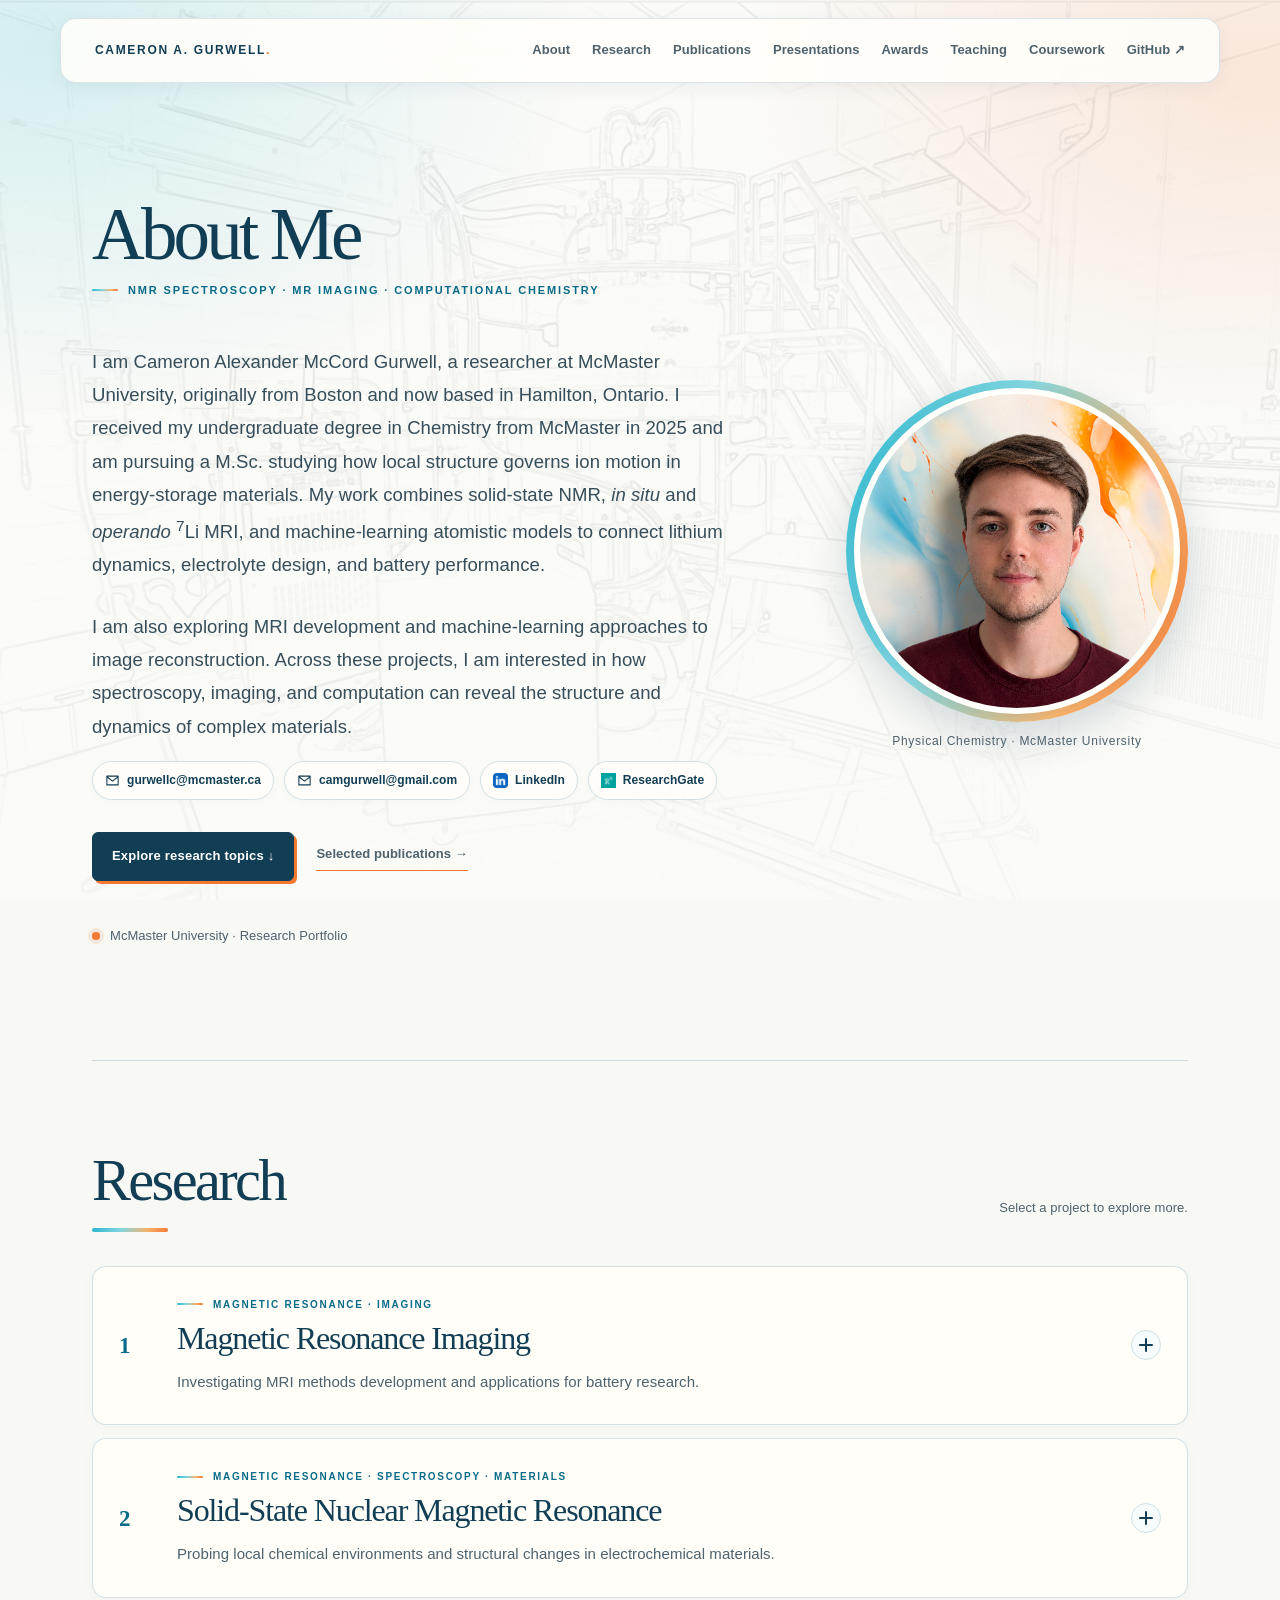
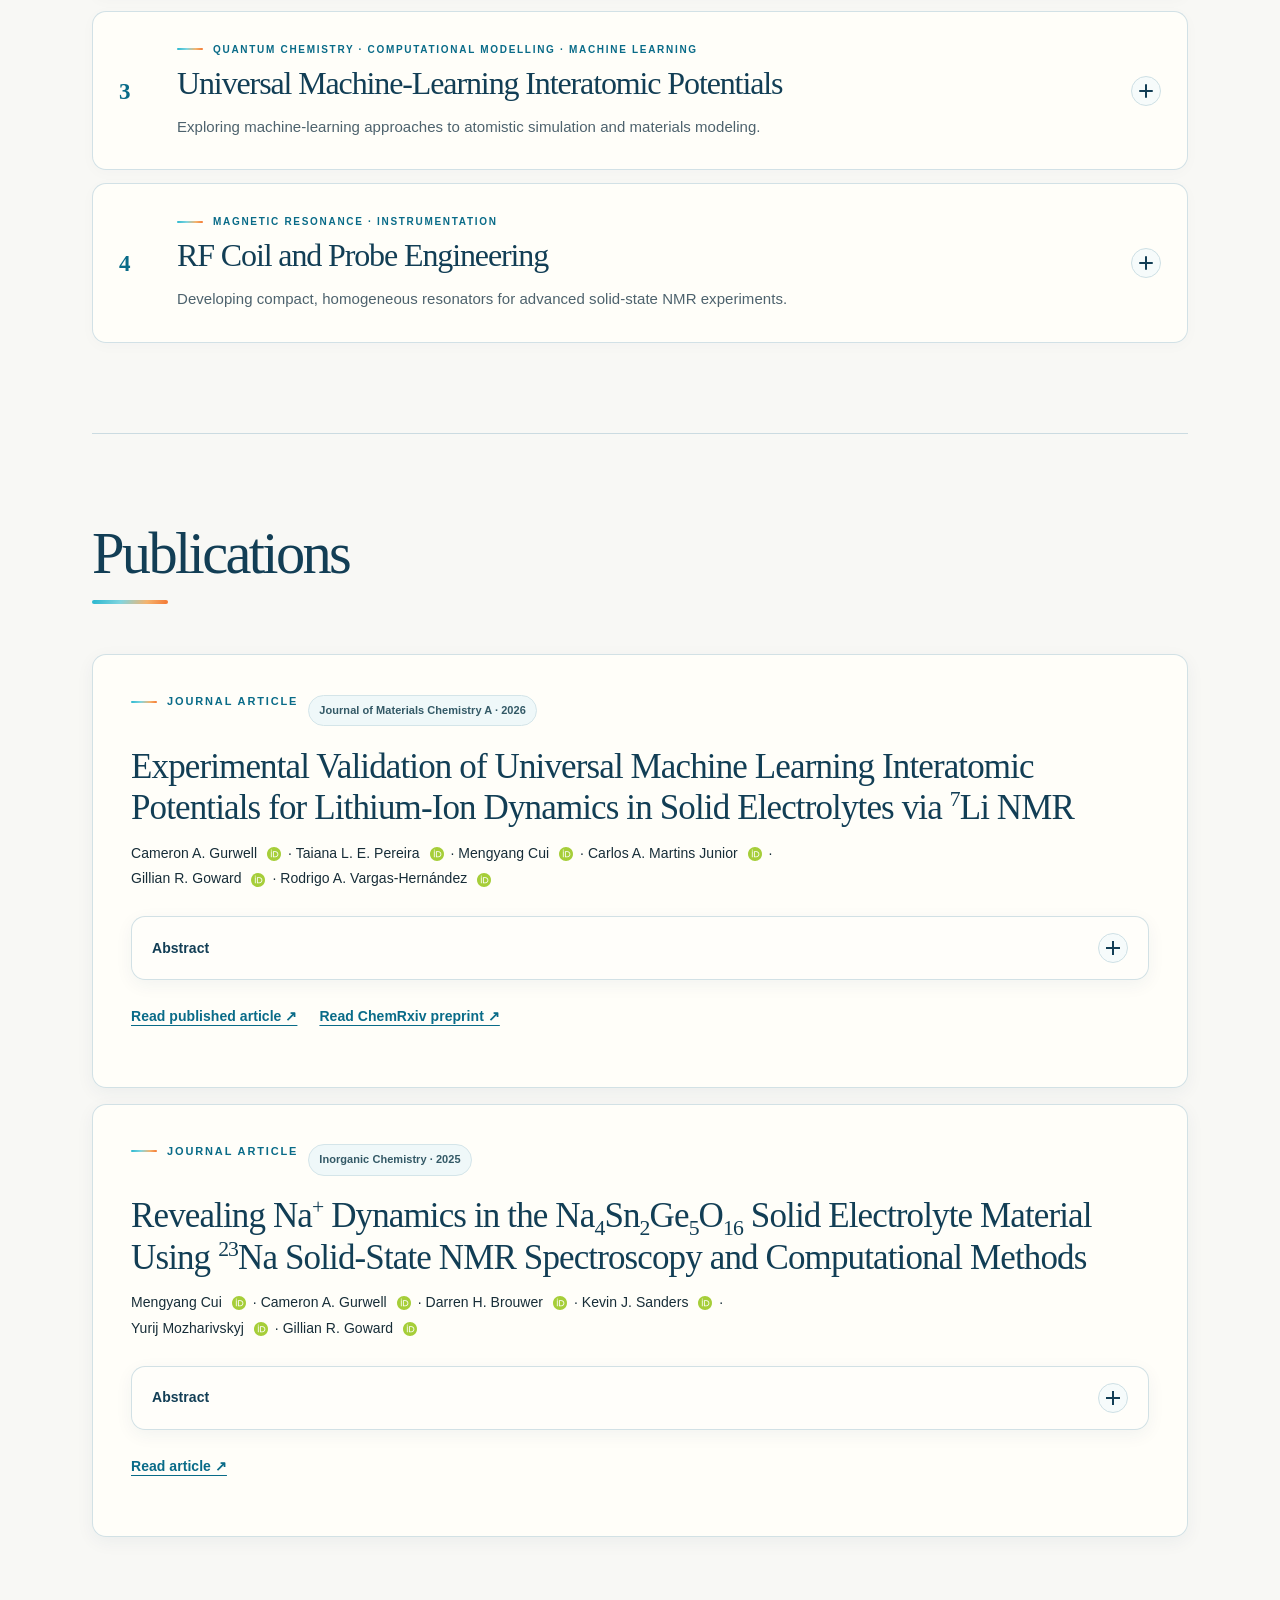
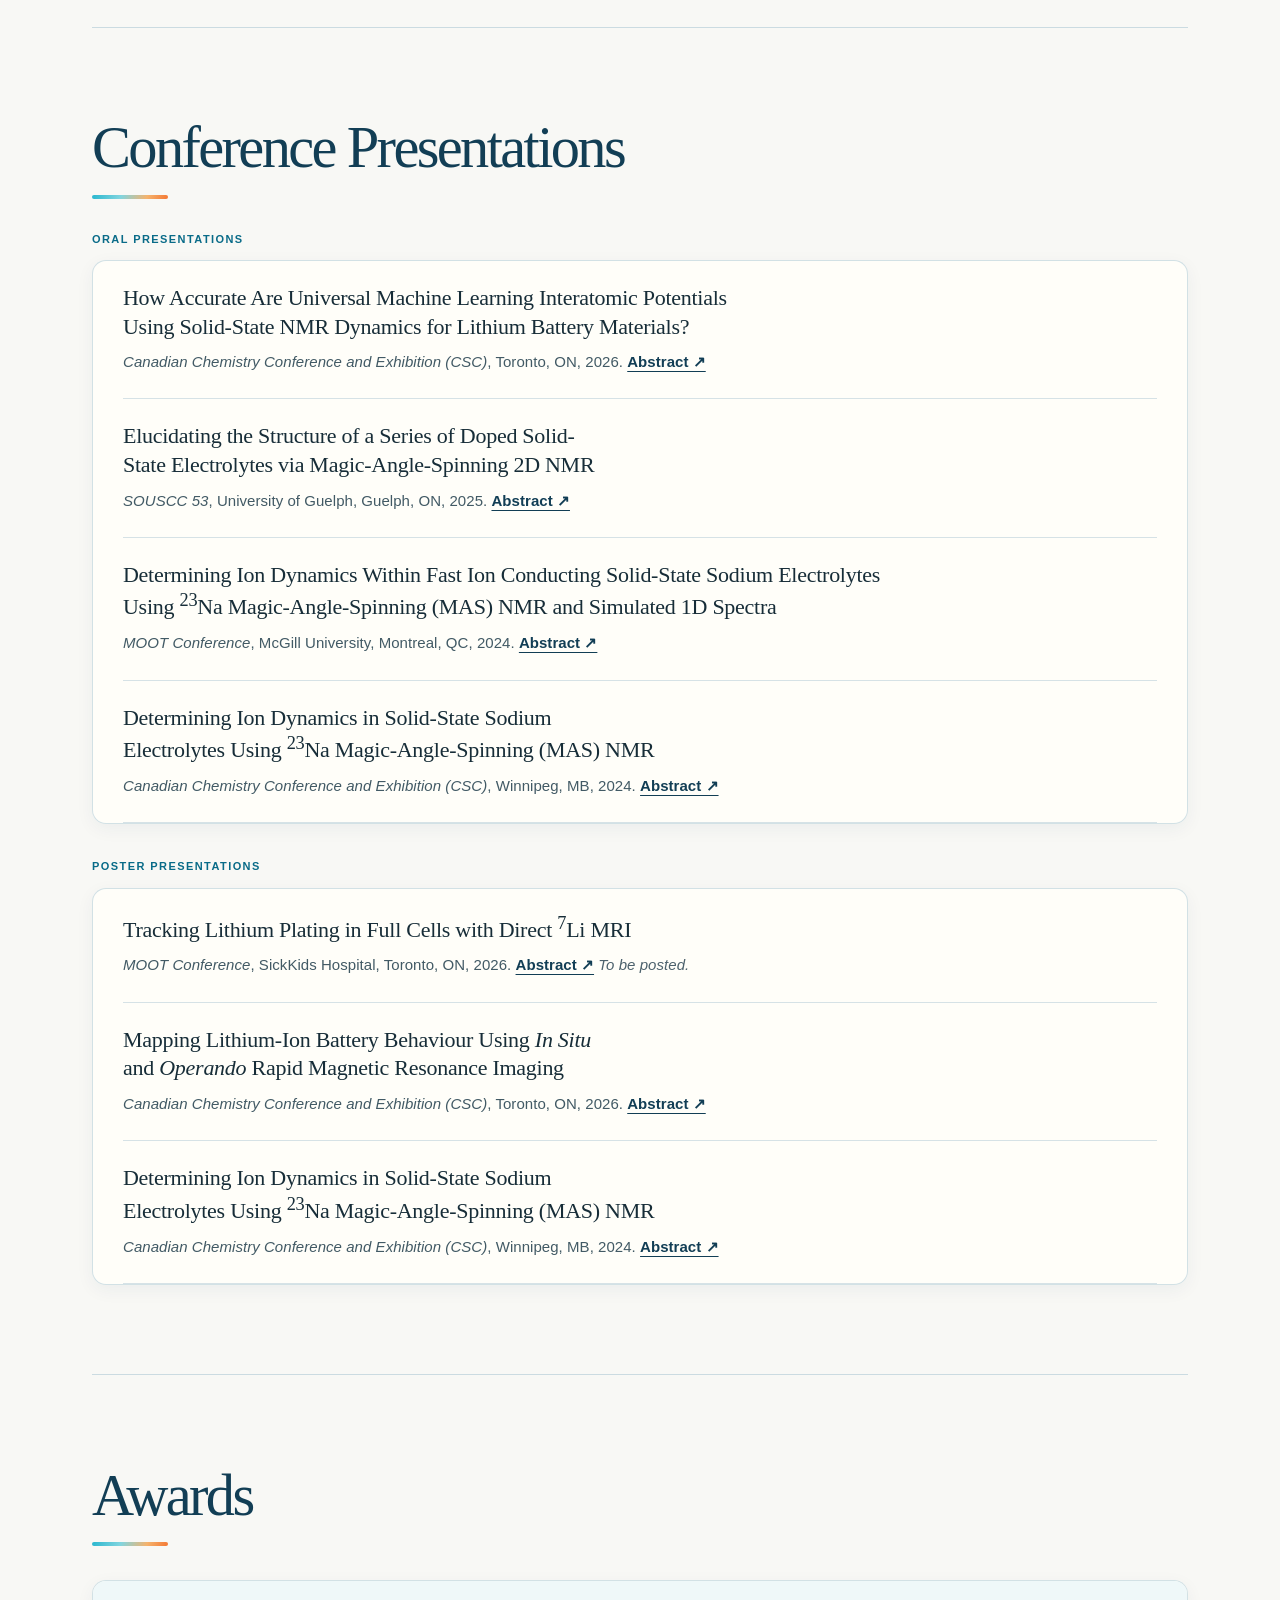
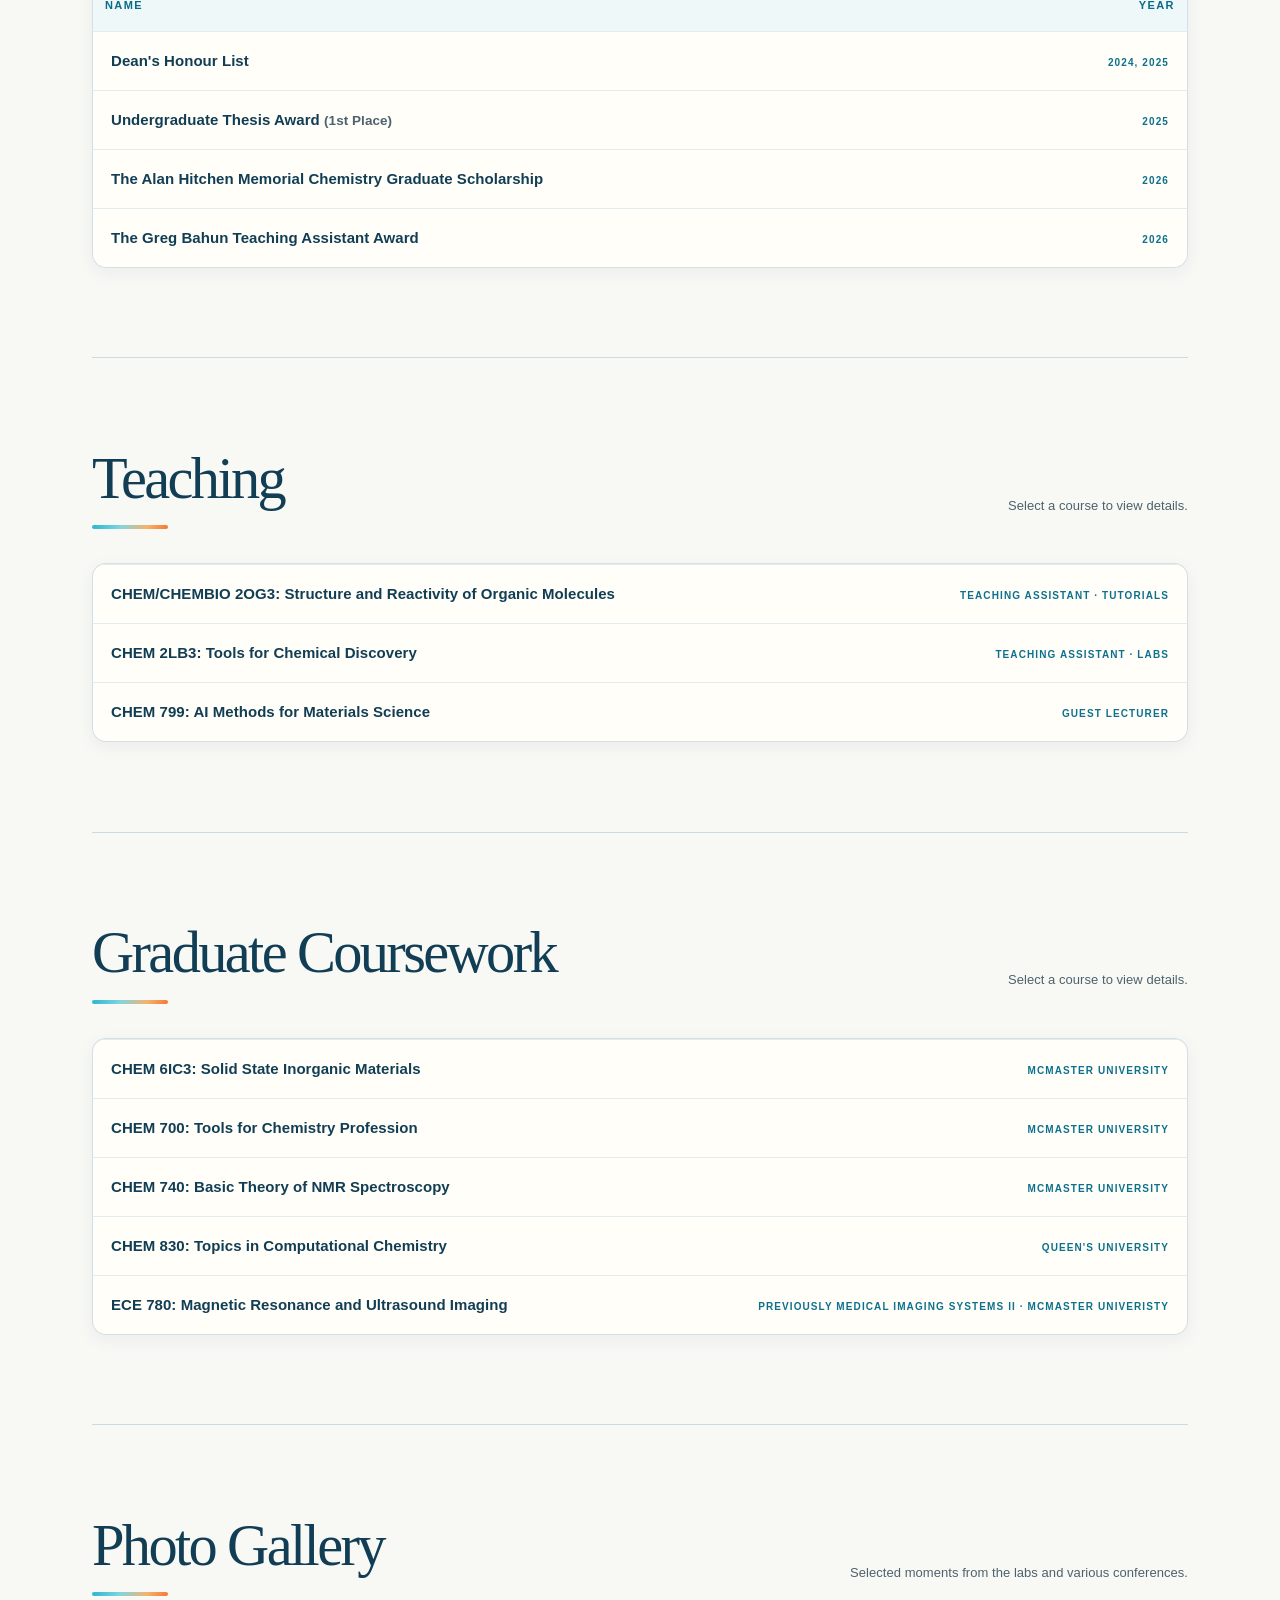
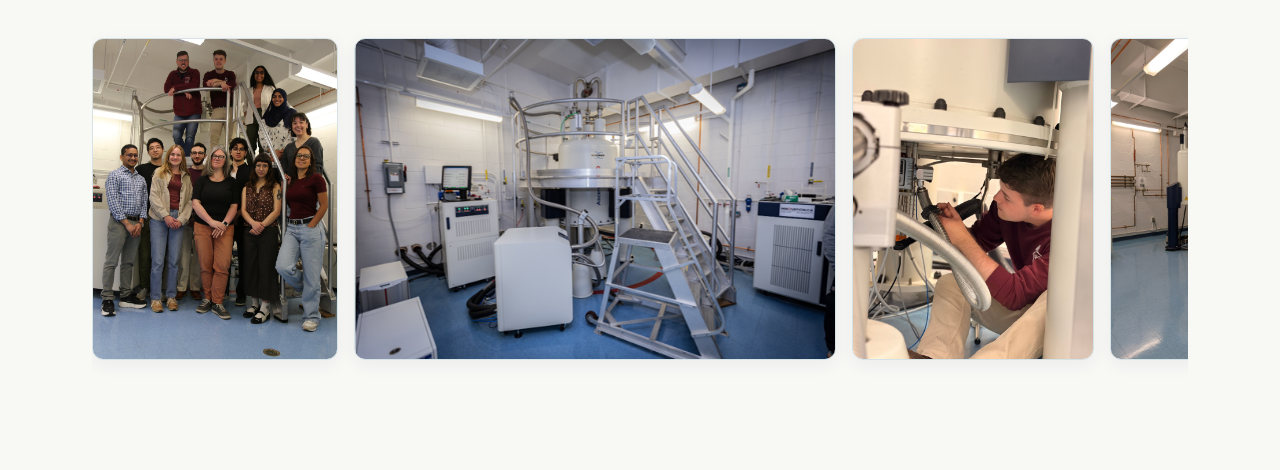
==== commit 9a8f67e2: "Update preprint with publisher" ====
--- a/index.html
+++ b/index.html
@@ -5,7 +5,7 @@
   <meta name="viewport" content="width=device-width, initial-scale=1">
   <meta name="description" content="Cameron Alexander McCord Gurwell, a researcher at McMaster University. Research in solid-state NMR, battery spectroscopy, MRI, and universal machine-learning interatomic potentials.">
   <meta name="theme-color" content="#faf9f5">
-  <title>Cameron A. Gurwell | Research</title>
+  <title>Cameron Gurwell | Research</title>
   <link rel="stylesheet" href="assets/css/style.css?v=20261019-2">
 </head>
 <body>
@@ -273,6 +273,10 @@
               diffusion properties are evaluated as practical screening criteria.
             </p>
             <div class="project-links">
+              <a href="https://doi.org/10.1039/d6ta03615e"
+                 target="_blank" rel="noopener noreferrer">
+                Read the published article ↗
+              </a>
               <a href="https://chemrxiv.org/doi/full/10.26434/chemrxiv.15002480/v1"
                  target="_blank" rel="noopener noreferrer">
                 Read the ChemRxiv preprint ↗
@@ -297,7 +301,7 @@
               validation before uMLIPs are used in automated discovery pipelines.
             </p>
             <p class="small-note">
-              The preprint provides the full model comparison, datasets,
+              The published article provides the full model comparison, datasets,
               benchmarks, and analysis.
             </p>
           </div>
@@ -413,8 +417,8 @@
 
       <article class="publication">
         <div class="publication-meta">
-          <span class="eyebrow">PREPRINT</span>
-          <span class="pill">ChemRxiv · April 2026</span>
+          <span class="eyebrow">JOURNAL ARTICLE</span>
+          <span class="pill">Journal of Materials Chemistry A · 2026</span>
         </div>
         <h3>Experimental Validation of Universal Machine Learning Interatomic Potentials for Lithium-Ion Dynamics in Solid Electrolytes via <sup>7</sup>Li NMR</h3>
         <p class="author-list">
@@ -428,18 +432,18 @@
         <details class="abstract-details">
           <summary>Abstract</summary>
           <figure class="toc-figure">
-            <img src="assets/figures/uMLIPs-toc.png" alt="Table of contents graphic showing a solid electrolyte structure and machine-learning energy plots">
-            <figcaption>Machine-learning potentials benchmarked against lithium-ion dynamics.</figcaption>
+            <img src="assets/figures/uMLIPs-toc.png" alt="uMLIP-MD table of contents graphic showing a solid electrolyte structure, machine-learning energy plots, and validated lithium diffusion">
+            <figcaption>uMLIP-MD connects atomistic modelling with validated lithium diffusion.</figcaption>
           </figure>
           <p>
             A significant step toward electrification is the adoption of more sustainable energy storage technologies such as batteries. Safer alternatives to conventional solution-state lithium-ion batteries (LIBs) are solid-state batteries, which employ solid-state electrolytes (SSEs). These SSEs can exhibit lithium conductivities comparable to those of liquid electrolytes but are often discovered through experimental trial and error. Computational pipelines powered by universal machine-learning interatomic potentials (uMLIPs) offer a cheaper and scalable route to screen large datasets of candidate SSEs. This recent class of models enables rapid materials exploration compared to traditional quantum chemistry methods and ab initio molecular dynamics (AIMD). In this work, we assess the current capabilities of uMLIPs for solid-state lithium battery applications by systematically benchmarking their predictions against experimental solid-state nuclear magnetic resonance (ssNMR) diffusion data and density functional theory (DFT) calculations. We considered twelve different Li-based compounds, five ordered electrolytes, three disordered electrolytes, and four cathodes. This study includes eighteen different uMLIPs categorized into four main families, CHGNet, M3GNet, MACE, and ORB. Our results demonstrate that model performance is strongly dependent on both the underlying architecture and the chemical system under investigation. MACE- and ORB-based models consistently achieve higher accuracy across structural, energetic, and diffusion-related properties. However, the reliability of lithium diffusion predictions remains system-dependent, highlighting current limitations in the transferability of uMLIPs for complex materials. These findings provide a critical assessment of the readiness of uMLIPs for integration into computational pipelines aimed at accelerating the discovery of next-generation solid-state battery materials.
           </p>
         </details>
         <div class="project-links">
+          <a href="https://doi.org/10.1039/d6ta03615e"
+             target="_blank" rel="noopener noreferrer">Read published article ↗</a>
           <a href="https://chemrxiv.org/doi/full/10.26434/chemrxiv.15002480/v1"
-             target="_blank" rel="noopener noreferrer">Read preprint ↗</a>
-          <a href="https://doi.org/10.26434/chemrxiv.15002480/v1"
-             target="_blank" rel="noopener noreferrer">DOI record ↗</a>
+             target="_blank" rel="noopener noreferrer">Read ChemRxiv preprint ↗</a>
         </div>
       </article>
     </section>
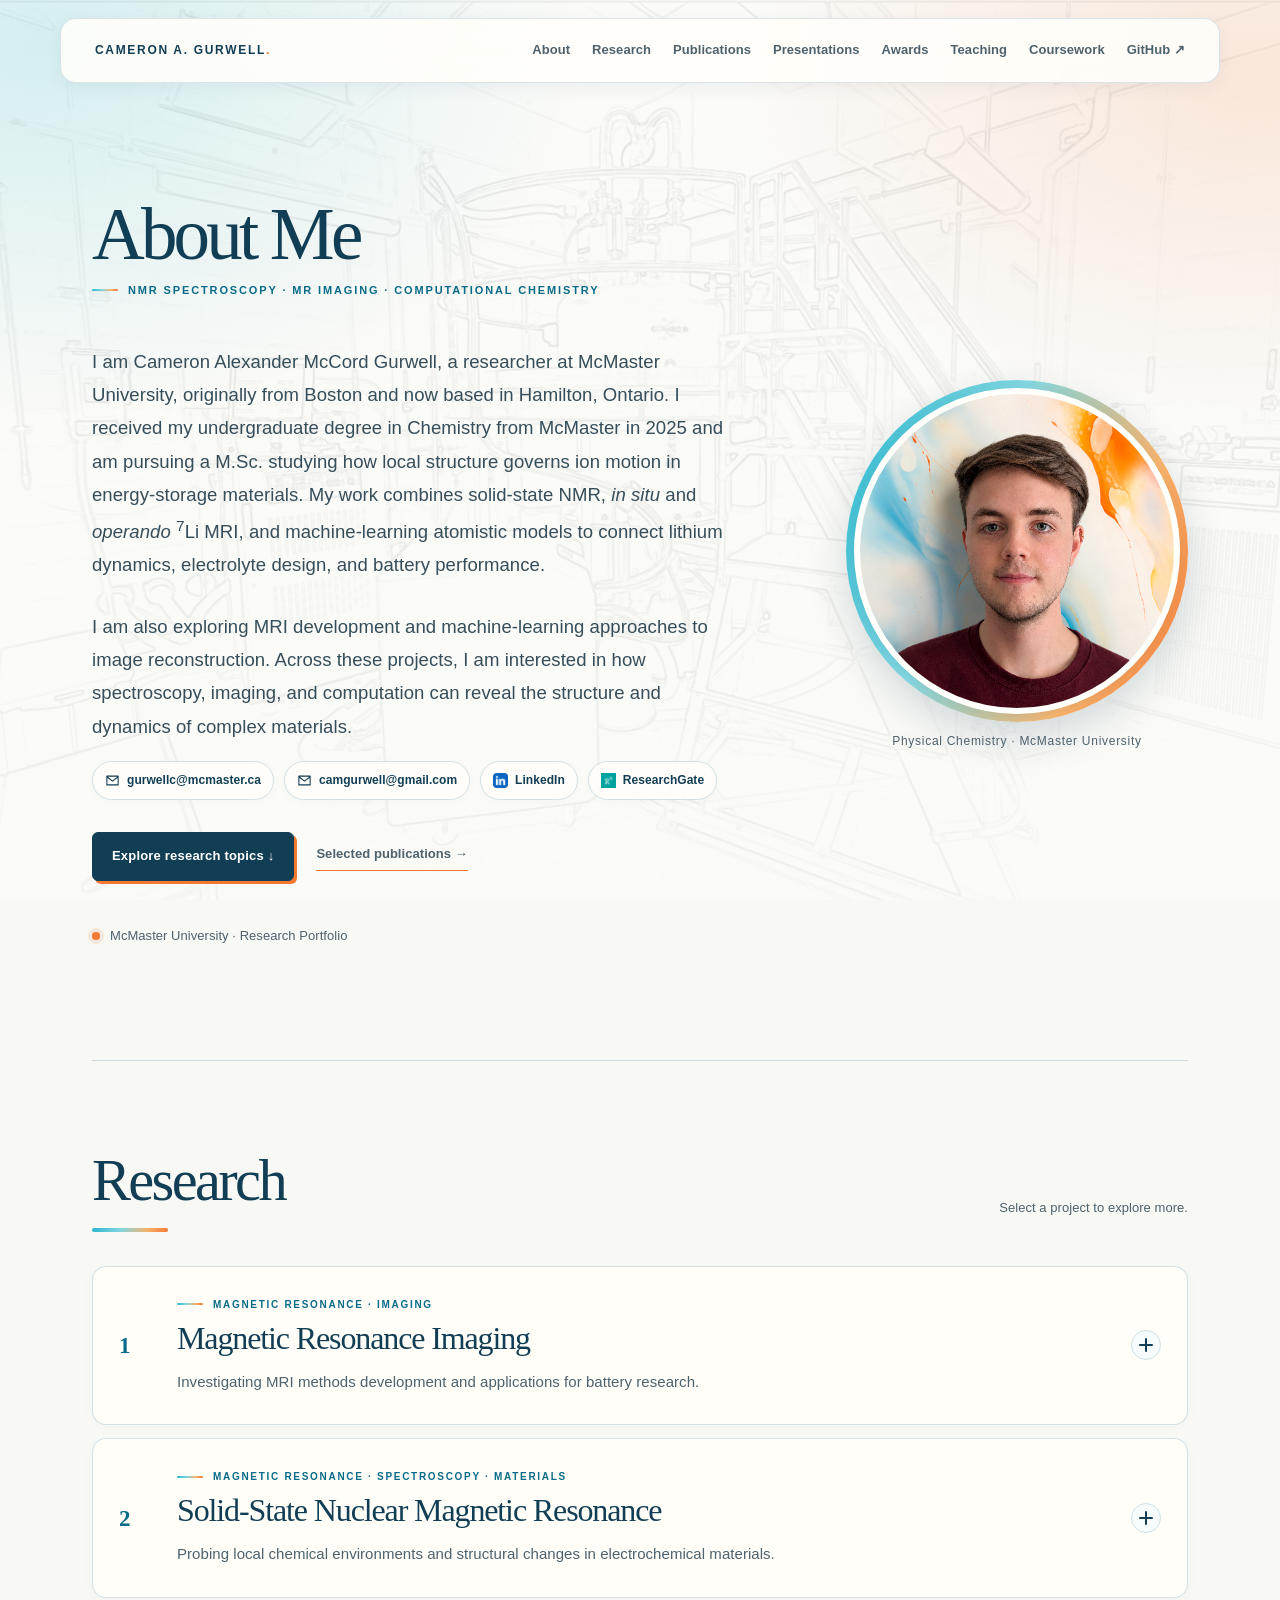
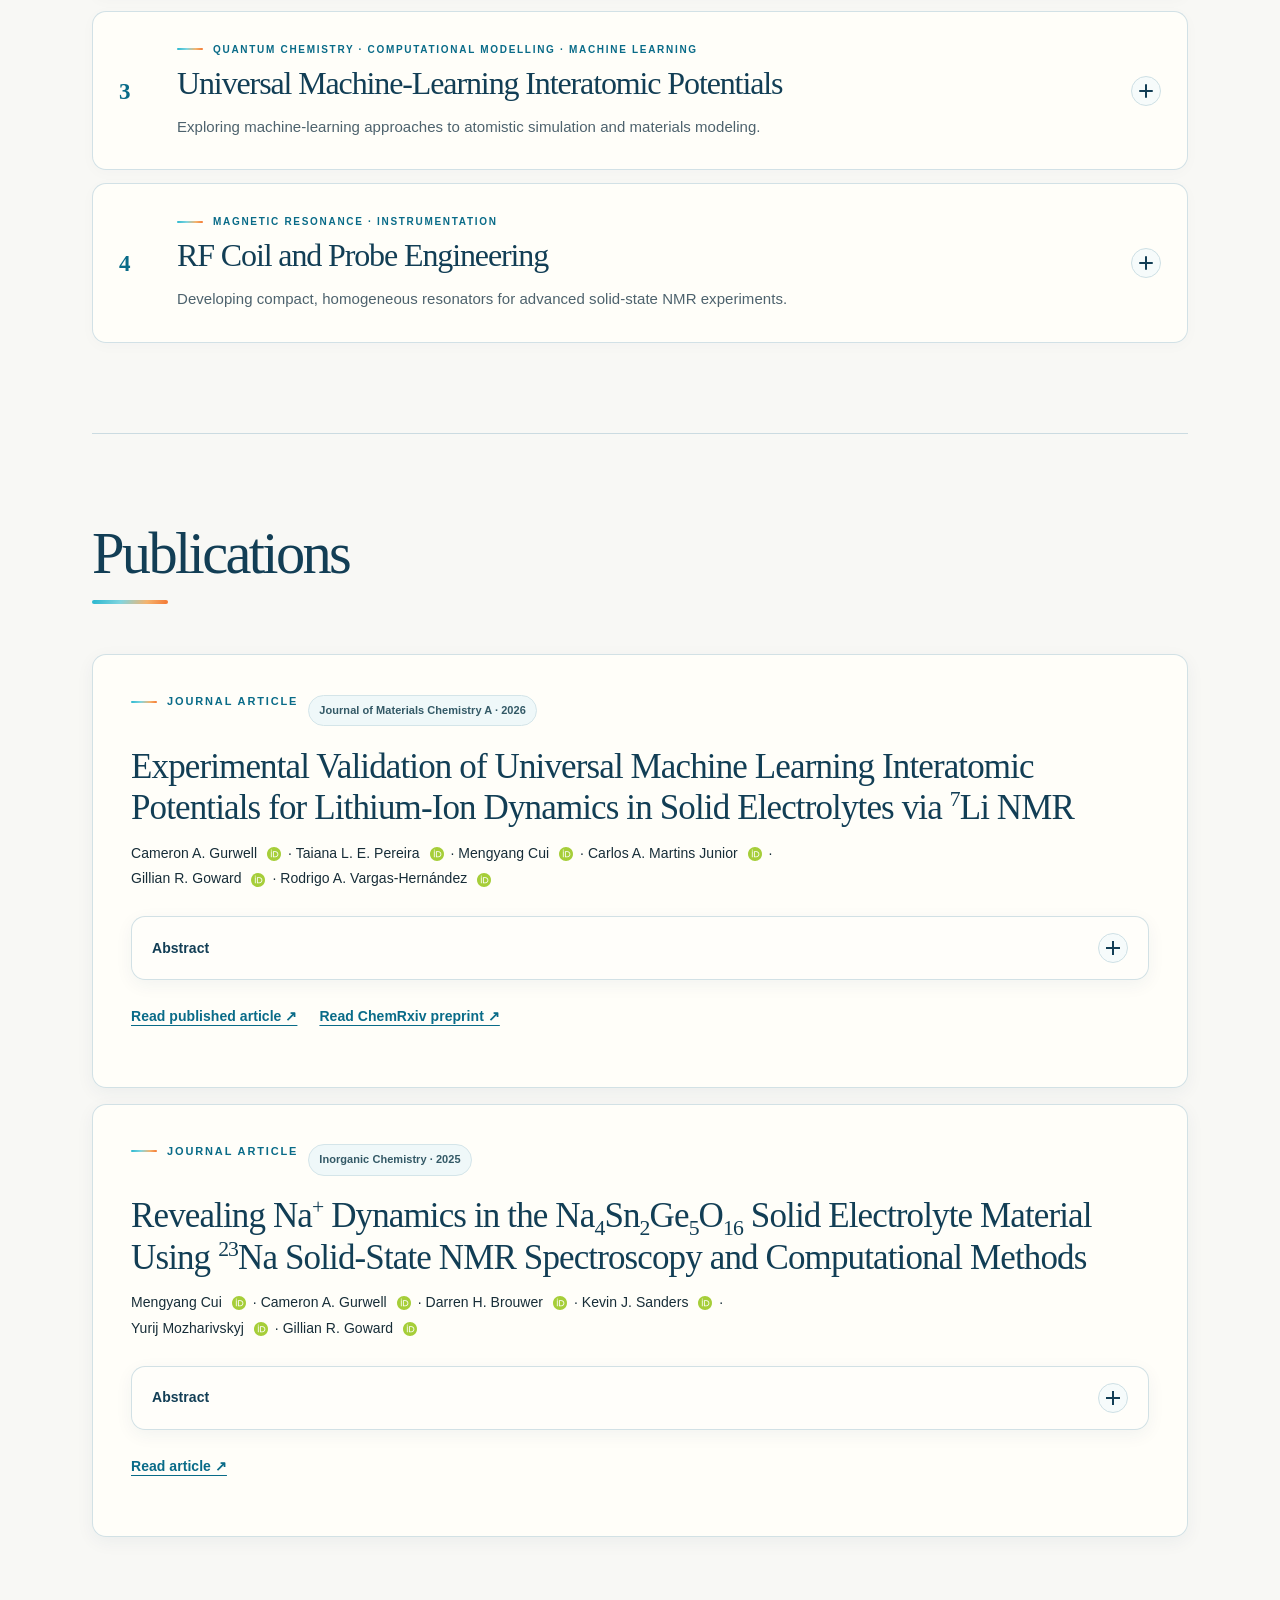
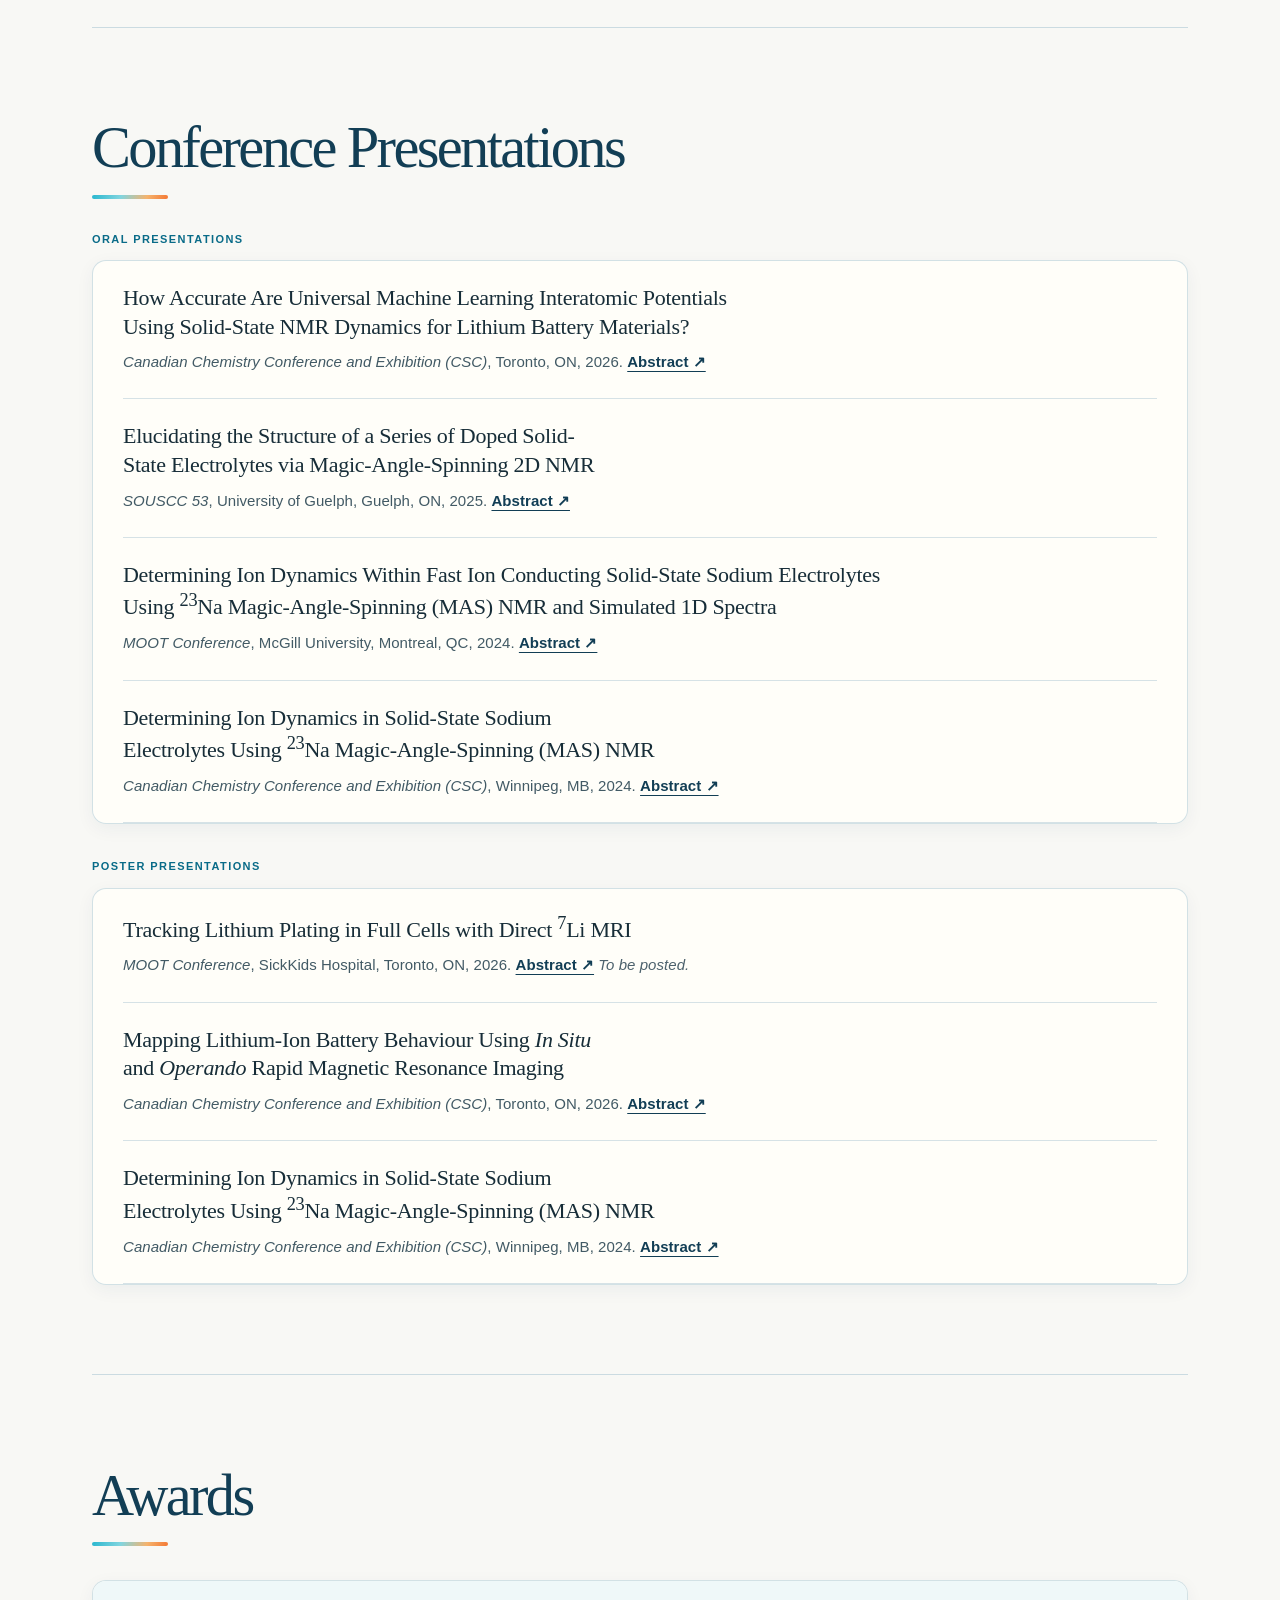
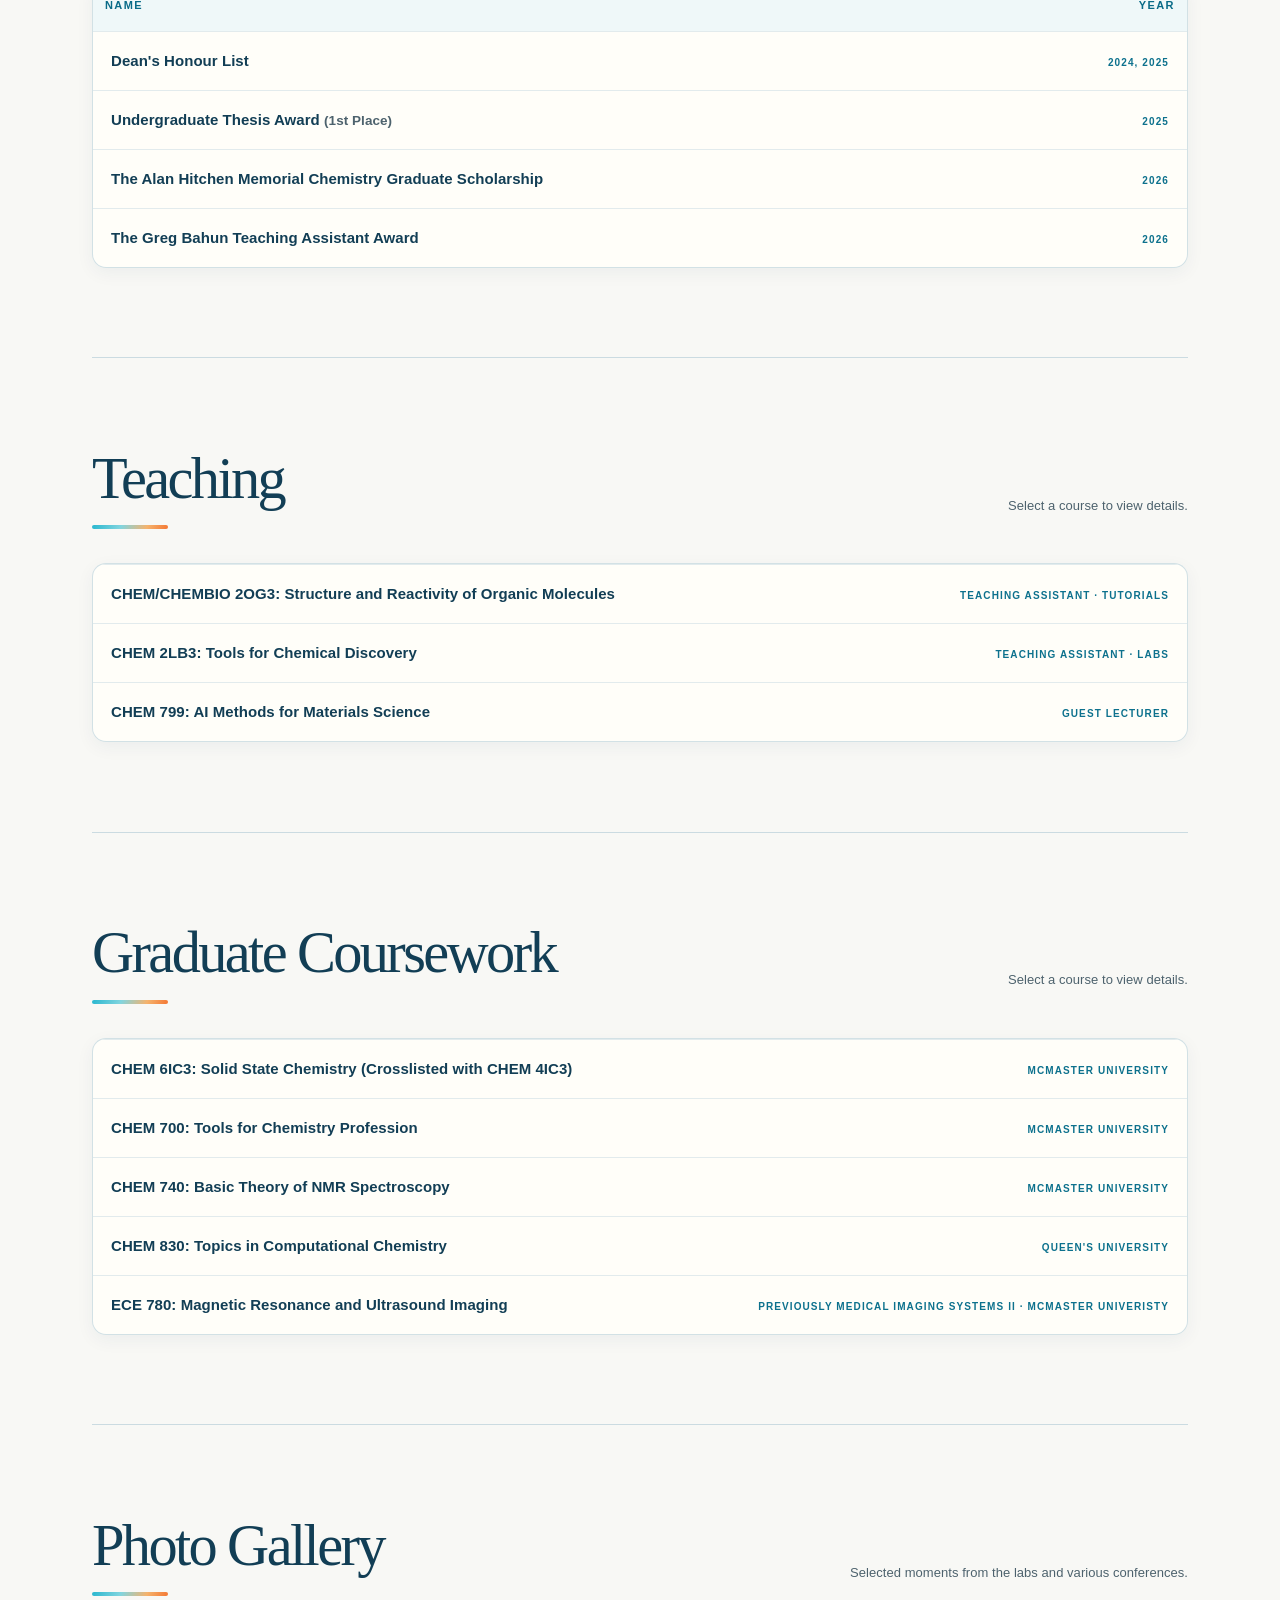
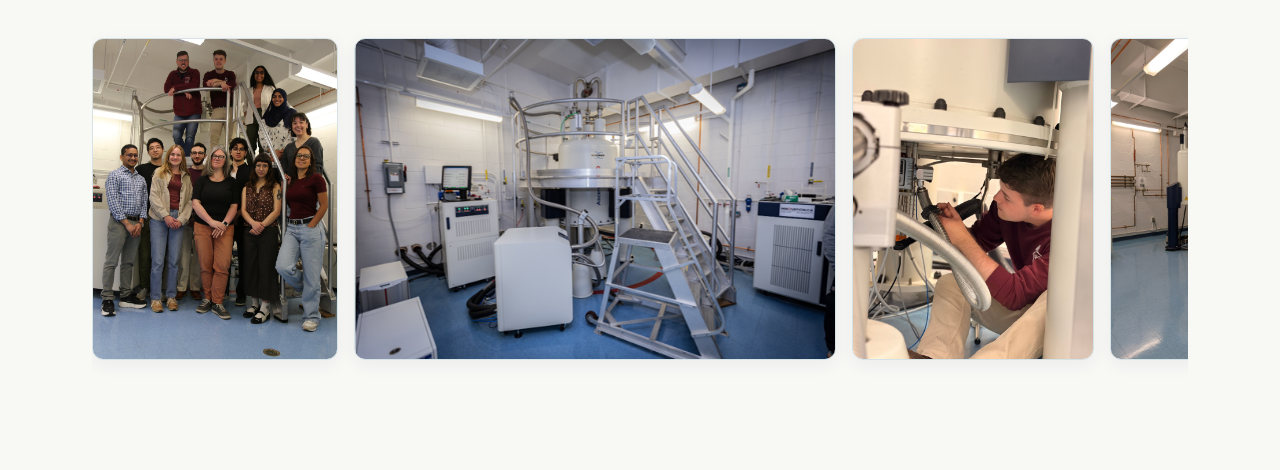
==== commit 8f0b9188: "Update courses" ====
--- a/index.html
+++ b/index.html
@@ -6,7 +6,11 @@
   <meta name="description" content="Cameron Alexander McCord Gurwell, a researcher at McMaster University. Research in solid-state NMR, battery spectroscopy, MRI, and universal machine-learning interatomic potentials.">
   <meta name="theme-color" content="#faf9f5">
   <title>Cameron Gurwell | Research</title>
-  <link rel="stylesheet" href="assets/css/style.css?v=20261019-2">
+  <link rel="stylesheet" href="assets/css/style.css?v=20261122-2">
+  <link rel="icon" type="image/svg+xml" href="assets/page-favicon.svg?v=2">
+  <link rel="icon" type="image/png" sizes="96x96" href="assets/favicon-96.png?v=2">
+  <!-- <link rel="icon" type="image/png" sizes="32x32" href="assets/favicon-32.png?v=2"> -->
+  <link rel="apple-touch-icon" href="assets/apple-touch-icon.png?v=2">
 </head>
 <body>
   <header class="site-header">
@@ -566,7 +570,7 @@
 
       <div class="table-list">
         <article class="table-item">
-          <h3><a href="https://academiccalendars.romcmaster.ca/preview_course_nopop.php?catoid=48&coid=243636" target="_blank" rel="noopener noreferrer">CHEM 6IC3: Solid State Inorganic Materials</a></h3>
+          <h3><a href="https://academiccalendars.romcmaster.ca/preview_course_nopop.php?catoid=48&coid=243636" target="_blank" rel="noopener noreferrer">CHEM 6IC3: Solid State Chemistry</a> (Crosslisted with <a href="https://academiccalendars.romcmaster.ca/preview_course_nopop.php?catoid=56&coid=278598" target="_blank" rel="noopener noreferrer">CHEM 4IC3</a>)</h3>
           <p>McMaster University</p>
         </article>
         <article class="table-item">
